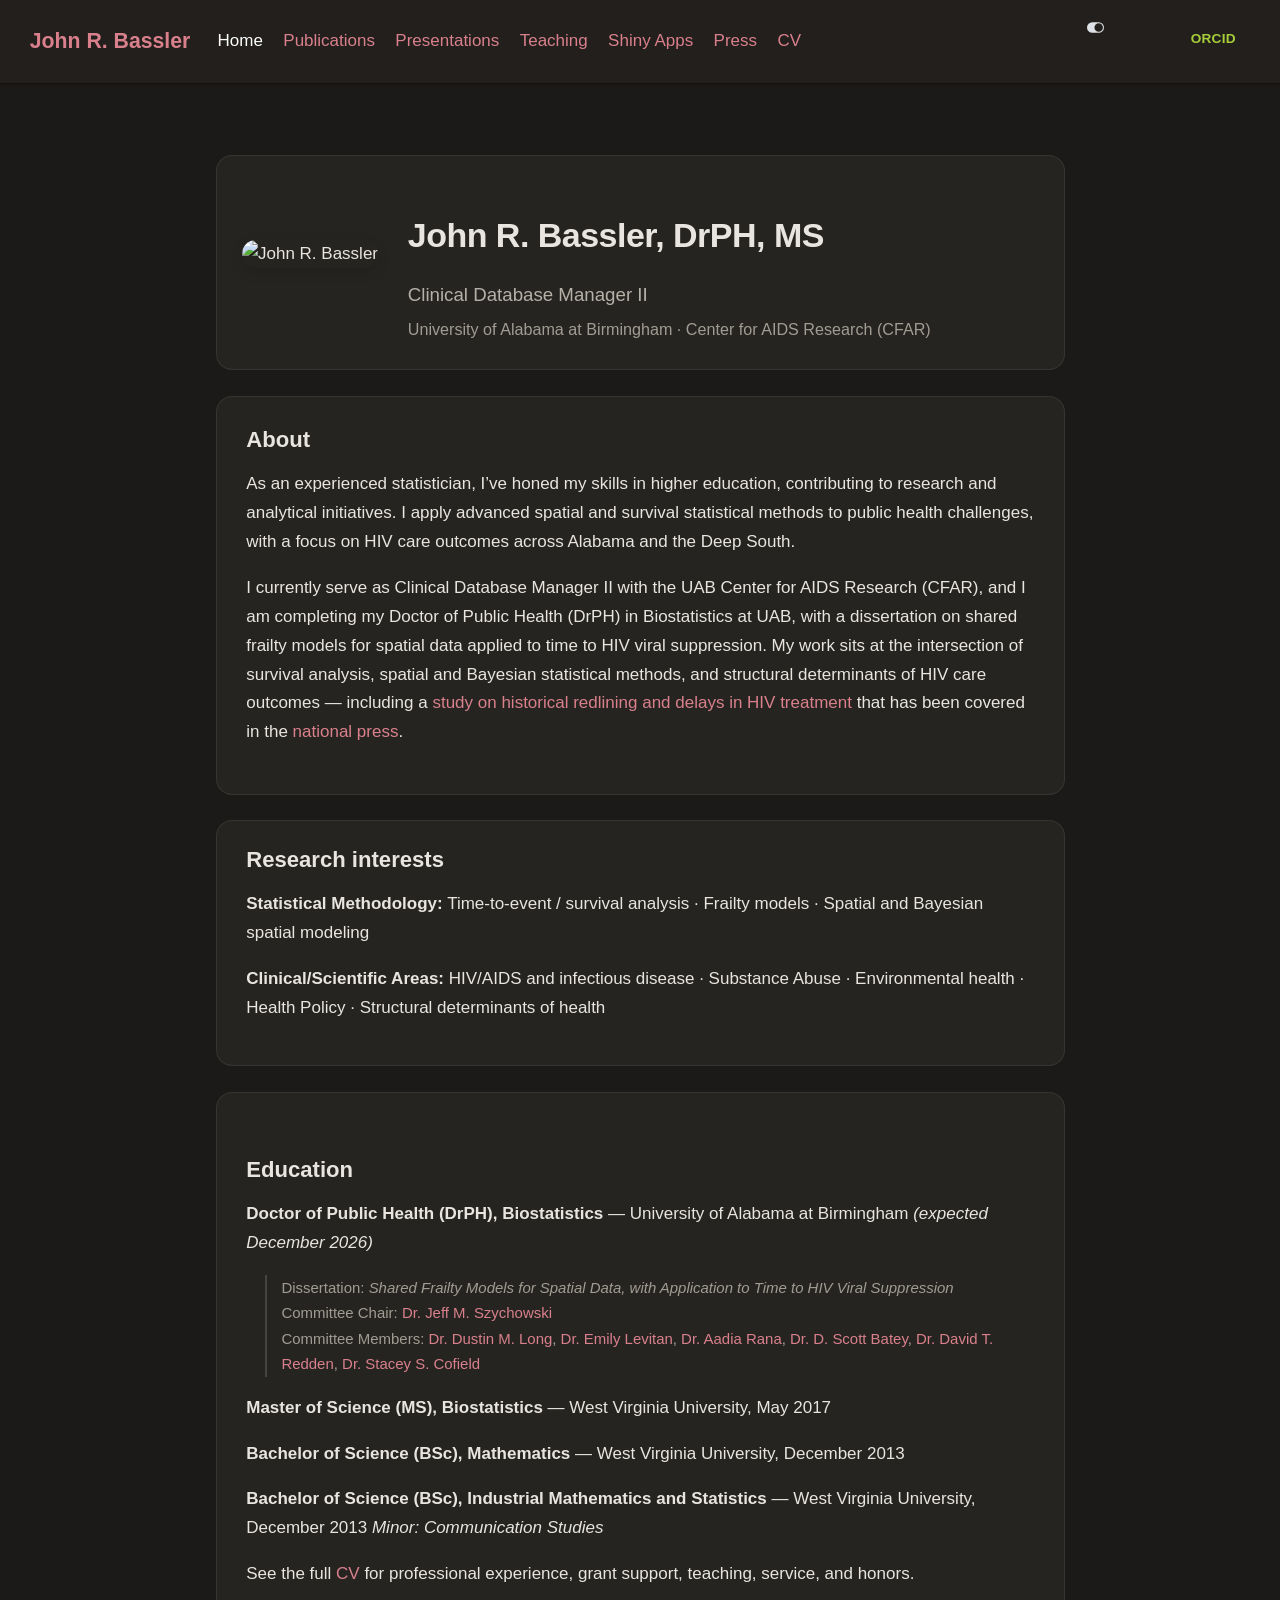
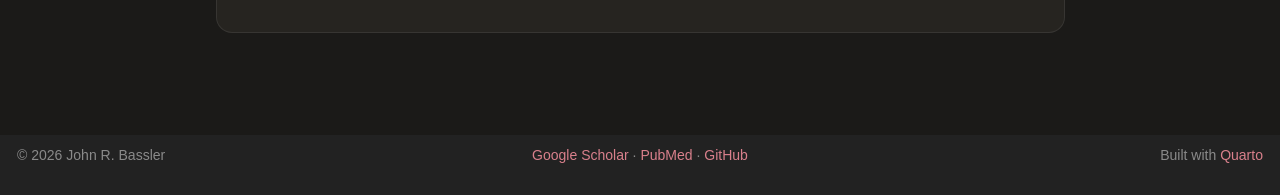
==== index.html @ 6f362013 "deploy: d2c4ade156e9212bdaa3bb4e1a5a78bfae95c55e" ====
<!DOCTYPE html>
<html xmlns="http://www.w3.org/1999/xhtml" lang="en" xml:lang="en"><head>

<meta charset="utf-8">
<meta name="generator" content="quarto-1.10.18">

<meta name="viewport" content="width=device-width, initial-scale=1.0, user-scalable=yes">


<title>John R. Bassler, DrPH, MS – John R. Bassler</title>
<style>
/* Default styles provided by pandoc.
** See https://pandoc.org/MANUAL.html#variables-for-html for config info.
*/
span.smallcaps{font-variant: small-caps;}
div.columns{display: flex; gap: 1.5em;}
div.column{flex: auto;}
@media screen {
div.columns{gap: min(4vw, 1.5em);}
div.column{overflow-x: auto;}
}
div.hanging-indent{margin-left: 1.5em; text-indent: -1.5em;}
ul.task-list{list-style: none;}
ul.task-list li input[type="checkbox"] {
  width: 0.8em;
  margin: 0 0.8em 0.2em -1em; /* quarto-specific, see https://github.com/quarto-dev/quarto-cli/issues/4556 */ 
  vertical-align: middle;
}
</style>


<script src="site_libs/quarto-nav/quarto-nav.js"></script>
<script src="site_libs/quarto-nav/headroom.min.js"></script>
<script src="site_libs/clipboard/clipboard.min.js"></script>
<script src="site_libs/quarto-search/autocomplete.umd.js"></script>
<script src="site_libs/quarto-search/fuse.min.js"></script>
<script src="site_libs/quarto-search/quarto-search.js"></script>
<meta name="quarto:offset" content="./">
<link href="./files/favicon.png" rel="icon" type="image/png">
<script src="site_libs/quarto-html/quarto.js" type="module"></script>
<script src="site_libs/quarto-html/tabsets/tabsets.js" type="module"></script>
<script src="site_libs/quarto-html/popper.min.js"></script>
<script src="site_libs/quarto-html/tippy.umd.min.js"></script>
<script src="site_libs/quarto-html/anchor.min.js"></script>
<link href="site_libs/quarto-html/tippy.css" rel="stylesheet">
<link href="site_libs/quarto-html/quarto-syntax-highlighting-64a204ab8560d761af7679ceaba22944.css" rel="stylesheet" class="quarto-color-scheme" id="quarto-text-highlighting-styles">
<link href="site_libs/quarto-html/quarto-syntax-highlighting-dark-b85bc7c33db8c58e0ec93c3465666fed.css" rel="stylesheet" class="quarto-color-scheme quarto-color-alternate" id="quarto-text-highlighting-styles">
<script src="site_libs/bootstrap/bootstrap.min.js"></script>
<link href="site_libs/bootstrap/bootstrap-icons.css" rel="stylesheet">
<link href="site_libs/bootstrap/bootstrap-408814f7dd4a11d9b47707c87b409cac.min.css" rel="stylesheet" append-hash="true" class="quarto-color-scheme" id="quarto-bootstrap" data-mode="light">
<link href="site_libs/bootstrap/bootstrap-dark-299571338ad8ed2005f75380b74be24e.min.css" rel="stylesheet" append-hash="true" class="quarto-color-scheme quarto-color-alternate" id="quarto-bootstrap" data-mode="dark">
<script id="quarto-search-options" type="application/json">{
  "location": "navbar",
  "copy-button": false,
  "collapse-after": 3,
  "panel-placement": "end",
  "type": "overlay",
  "limit": 50,
  "keyboard-shortcut": [
    "f",
    "/",
    "s"
  ],
  "show-item-context": false,
  "language": {
    "search-no-results-text": "No results",
    "search-matching-documents-text": "matching documents",
    "search-copy-link-title": "Copy link to search",
    "search-hide-matches-text": "Hide additional matches",
    "search-more-match-text": "more match in this document",
    "search-more-matches-text": "more matches in this document",
    "search-clear-button-title": "Clear",
    "search-text-placeholder": "",
    "search-detached-cancel-button-title": "Cancel",
    "search-submit-button-title": "Submit",
    "search-label": "Search"
  }
}</script>
<!-- GoatCounter: lightweight, privacy-respecting page-view analytics
     (https://www.goatcounter.com). No cookies, no personal data
     retained, so no cookie-consent banner is needed. Included
     site-wide via format.html.include-in-header in _quarto.yml. -->
<script data-goatcounter="https://johnbassler.goatcounter.com/count" async="" src="//gc.zgo.at/count.js"></script>


<link rel="stylesheet" href="styles.css">
<meta property="og:title" content="John R. Bassler, DrPH, MS">
<meta property="og:description" content="Clinical Database Manager II, UAB Center for AIDS Research. Spatial and survival statistical methods for HIV care outcomes in Alabama and the Deep South.">
<meta property="og:image" content="https://www.johnrbassler.com/files/banner.png">
<meta property="og:site_name" content="John R. Bassler">
<meta property="og:image:alt" content="">
<meta property="og:image:height" content="360">
<meta property="og:image:width" content="1600">
<meta name="twitter:title" content="John R. Bassler, DrPH, MS">
<meta name="twitter:description" content="Clinical Database Manager II, UAB Center for AIDS Research. Spatial and survival statistical methods for HIV care outcomes in Alabama and the Deep South.">
<meta name="twitter:image" content="https://www.johnrbassler.com/files/banner.png">
<meta name="twitter:image:alt" content="">
<meta name="twitter:image-height" content="360">
<meta name="twitter:image-width" content="1600">
<meta name="twitter:card" content="summary_large_image">
</head>

<body class="nav-fixed fullcontent quarto-dark"><script id="quarto-html-before-body" type="application/javascript">
    const toggleBodyColorMode = (bsSheetEl) => {
      const mode = bsSheetEl.getAttribute("data-mode");
      const bodyEl = window.document.querySelector("body");
      if (mode === "dark") {
        bodyEl.classList.add("quarto-dark");
        bodyEl.classList.remove("quarto-light");
      } else {
        bodyEl.classList.add("quarto-light");
        bodyEl.classList.remove("quarto-dark");
      }
    }
    const toggleBodyColorPrimary = () => {
      const bsSheetEl = window.document.querySelector("link#quarto-bootstrap:not([rel=disabled-stylesheet])");
      if (bsSheetEl) {
        toggleBodyColorMode(bsSheetEl);
      }
    }
    const setColorSchemeToggle = (alternate) => {
      const toggles = window.document.querySelectorAll('.quarto-color-scheme-toggle');
      for (let i=0; i < toggles.length; i++) {
        const toggle = toggles[i];
        if (toggle) {
          if (alternate) {
            toggle.classList.add("alternate");
          } else {
            toggle.classList.remove("alternate");
          }
        }
      }
    };
    const toggleColorMode = (alternate) => {
      // Switch the stylesheets
      const primaryStylesheets = window.document.querySelectorAll('link.quarto-color-scheme:not(.quarto-color-alternate)');
      const alternateStylesheets = window.document.querySelectorAll('link.quarto-color-scheme.quarto-color-alternate');
      manageTransitions('#quarto-margin-sidebar .nav-link', false);
      if (alternate) {
        // note: dark is layered on light, we don't disable primary!
        enableStylesheet(alternateStylesheets);
        for (const sheetNode of alternateStylesheets) {
          if (sheetNode.id === "quarto-bootstrap") {
            toggleBodyColorMode(sheetNode);
          }
        }
      } else {
        disableStylesheet(alternateStylesheets);
        enableStylesheet(primaryStylesheets)
        toggleBodyColorPrimary();
      }
      manageTransitions('#quarto-margin-sidebar .nav-link', true);
      // Switch the toggles
      setColorSchemeToggle(alternate)
      // Hack to workaround the fact that safari doesn't
      // properly recolor the scrollbar when toggling (#1455)
      if (navigator.userAgent.indexOf('Safari') > 0 && navigator.userAgent.indexOf('Chrome') == -1) {
        manageTransitions("body", false);
        window.scrollTo(0, 1);
        setTimeout(() => {
          window.scrollTo(0, 0);
          manageTransitions("body", true);
        }, 40);
      }
    }
    const disableStylesheet = (stylesheets) => {
      for (let i=0; i < stylesheets.length; i++) {
        const stylesheet = stylesheets[i];
        stylesheet.rel = 'disabled-stylesheet';
      }
    }
    const enableStylesheet = (stylesheets) => {
      for (let i=0; i < stylesheets.length; i++) {
        const stylesheet = stylesheets[i];
        if(stylesheet.rel !== 'stylesheet') { // for Chrome, which will still FOUC without this check
          stylesheet.rel = 'stylesheet';
        }
      }
    }
    const manageTransitions = (selector, allowTransitions) => {
      const els = window.document.querySelectorAll(selector);
      for (let i=0; i < els.length; i++) {
        const el = els[i];
        if (allowTransitions) {
          el.classList.remove('notransition');
        } else {
          el.classList.add('notransition');
        }
      }
    }
    const isFileUrl = () => {
      return window.location.protocol === 'file:';
    }
    const hasAlternateSentinel = () => {
      let styleSentinel = getColorSchemeSentinel();
      if (styleSentinel !== null) {
        return styleSentinel === "alternate";
      } else {
        return false;
      }
    }
    const setStyleSentinel = (alternate) => {
      const value = alternate ? "alternate" : "default";
      if (!isFileUrl()) {
        window.localStorage.setItem("quarto-color-scheme", value);
      } else {
        localAlternateSentinel = value;
      }
    }
    const getColorSchemeSentinel = () => {
      if (!isFileUrl()) {
        const storageValue = window.localStorage.getItem("quarto-color-scheme");
        return storageValue != null ? storageValue : localAlternateSentinel;
      } else {
        return localAlternateSentinel;
      }
    }
    const toggleGiscusIfUsed = (isAlternate, darkModeDefault) => {
      const baseTheme = document.querySelector('#giscus-base-theme')?.value ?? 'light';
      const alternateTheme = document.querySelector('#giscus-alt-theme')?.value ?? 'dark';
      let newTheme = '';
      if(authorPrefersDark) {
        newTheme = isAlternate ? baseTheme : alternateTheme;
      } else {
        newTheme = isAlternate ? alternateTheme : baseTheme;
      }
      const changeGiscusTheme = () => {
        // From: https://github.com/giscus/giscus/issues/336
        const sendMessage = (message) => {
          const iframe = document.querySelector('iframe.giscus-frame');
          if (!iframe) return;
          iframe.contentWindow.postMessage({ giscus: message }, 'https://giscus.app');
        }
        sendMessage({
          setConfig: {
            theme: newTheme
          }
        });
      }
      const isGiscussLoaded = window.document.querySelector('iframe.giscus-frame') !== null;
      if (isGiscussLoaded) {
        changeGiscusTheme();
      }
    };
    const authorPrefersDark = true;
    const darkModeDefault = authorPrefersDark;
    let localAlternateSentinel = darkModeDefault ? 'alternate' : 'default';
    // Dark / light mode switch
    window.quartoToggleColorScheme = () => {
      // Read the current dark / light value
      let toAlternate = !hasAlternateSentinel();
      toggleColorMode(toAlternate);
      setStyleSentinel(toAlternate);
      toggleGiscusIfUsed(toAlternate, darkModeDefault);
      window.dispatchEvent(new Event('resize'));
    };
    // Switch to dark mode if need be
    if (hasAlternateSentinel()) {
      toggleColorMode(true);
    } else {
      toggleColorMode(false);
    }
  </script>

<div id="quarto-search-results"></div>
  <header id="quarto-header" class="headroom fixed-top">
    <nav class="navbar navbar-expand-lg " data-bs-theme="dark">
      <div class="navbar-container container-fluid">
      <div class="navbar-brand-container mx-auto">
    <a class="navbar-brand" href="./index.html">
    <span class="navbar-title">John R. Bassler</span>
    </a>
  </div>
            <div id="quarto-search" class="" title="Search"></div>
          <button class="navbar-toggler" type="button" data-bs-toggle="collapse" data-bs-target="#navbarCollapse" aria-controls="navbarCollapse" role="menu" aria-expanded="false" aria-label="Toggle navigation" onclick="if (window.quartoToggleHeadroom) { window.quartoToggleHeadroom(); }">
  <span class="navbar-toggler-icon"></span>
</button>
          <div class="collapse navbar-collapse" id="navbarCollapse">
            <ul class="navbar-nav navbar-nav-scroll me-auto">
  <li class="nav-item">
    <a class="nav-link active" href="./index.html" aria-current="page"> 
<span class="menu-text">Home</span></a>
  </li>  
  <li class="nav-item">
    <a class="nav-link" href="./publications.html"> 
<span class="menu-text">Publications</span></a>
  </li>  
  <li class="nav-item">
    <a class="nav-link" href="./talks.html"> 
<span class="menu-text">Presentations</span></a>
  </li>  
  <li class="nav-item">
    <a class="nav-link" href="./teaching.html"> 
<span class="menu-text">Teaching</span></a>
  </li>  
  <li class="nav-item">
    <a class="nav-link" href="./shiny-apps.html"> 
<span class="menu-text">Shiny Apps</span></a>
  </li>  
  <li class="nav-item">
    <a class="nav-link" href="./press.html"> 
<span class="menu-text">Press</span></a>
  </li>  
  <li class="nav-item">
    <a class="nav-link" href="./cv.html"> 
<span class="menu-text">CV</span></a>
  </li>  
</ul>
            <ul class="navbar-nav navbar-nav-scroll ms-auto">
  <li class="nav-item compact">
    <a class="nav-link" href="https://scholar.google.com/citations?user=0GkEp_cAAAAJ&amp;hl=en"> <i class="bi bi-mortarboard-fill" role="img" aria-label="Google Scholar">
</i> 
<span class="menu-text"></span></a>
  </li>  
  <li class="nav-item compact">
    <a class="nav-link" href="https://github.com/JRBassler"> <i class="bi bi-github" role="img" aria-label="GitHub">
</i> 
<span class="menu-text"></span></a>
  </li>  
  <li class="nav-item compact">
    <a class="nav-link" href="https://www.linkedin.com/in/john-bassler-drph/"> <i class="bi bi-linkedin" role="img" aria-label="LinkedIn">
</i> 
<span class="menu-text"></span></a>
  </li>  
  <li class="nav-item compact">
    <a class="nav-link" href="mailto:johnrbassler@gmail.com"> <i class="bi bi-envelope" role="img" aria-label="Email">
</i> 
<span class="menu-text"></span></a>
  </li>  
  <li class="nav-item">
    <a class="nav-link" href="https://orcid.org/0000-0003-2277-9388"> 
<span class="menu-text">ORCID</span></a>
  </li>  
</ul>
          </div> <!-- /navcollapse -->
            <div class="quarto-navbar-tools">
  <a href="" class="quarto-color-scheme-toggle quarto-navigation-tool  px-1" onclick="window.quartoToggleColorScheme(); return false;" title="Toggle dark mode"><i class="bi"></i></a>
</div>
      </div> <!-- /container-fluid -->
    </nav>
</header>
<!-- content -->
<div id="quarto-content" class="quarto-container page-columns page-rows-contents page-layout-article page-navbar">
<!-- sidebar -->
<!-- margin-sidebar -->
    
<!-- main -->
<main class="content" id="quarto-document-content"><header id="title-block-header" class="quarto-title-block"></header>





<p><img src="files/banner.png" class="banner-img" alt=""></p>
<div class="hero">
<p><img src="files/headshot.jpg" class="headshot" alt="John R. Bassler"></p>
<section id="john-r.-bassler-drph-ms" class="level1 hero-text">
<h1>John R. Bassler, DrPH, MS</h1>
<div class="subtitle">
Clinical Database Manager II
</div>
<div class="affiliation">
University of Alabama at Birmingham · Center for AIDS Research (CFAR)
</div>
</section>
</div>
<div class="about-section">
<div id="about-particles">

</div>
<section id="about" class="level2">
<h2 class="anchored" data-anchor-id="about">About</h2>
<p>As an experienced statistician, I’ve honed my skills in higher education, contributing to research and analytical initiatives. I apply advanced spatial and survival statistical methods to public health challenges, with a focus on HIV care outcomes across Alabama and the Deep South.</p>
<p>I currently serve as Clinical Database Manager II with the UAB Center for AIDS Research (CFAR), and I am completing my Doctor of Public Health (DrPH) in Biostatistics at UAB, with a dissertation on shared frailty models for spatial data applied to time to HIV viral suppression. My work sits at the intersection of survival analysis, spatial and Bayesian statistical methods, and structural determinants of HIV care outcomes — including a <a href="https://doi.org/10.1001/jamainternmed.2024.5003">study on historical redlining and delays in HIV treatment</a> that has been covered in the <a href="./press.html">national press</a>.</p>
</section>
</div>
<section id="research-interests" class="level2">
<h2 class="anchored" data-anchor-id="research-interests">Research interests</h2>
<p><strong>Statistical Methodology:</strong> Time-to-event / survival analysis · Frailty models · Spatial and Bayesian spatial modeling</p>
<p><strong>Clinical/Scientific Areas:</strong> HIV/AIDS and infectious disease · Substance Abuse · Environmental health · Health Policy · Structural determinants of health</p>
</section>
<section id="education" class="level2">
<h2 class="anchored" data-anchor-id="education">Education</h2>
<p><strong>Doctor of Public Health (DrPH), Biostatistics</strong> — University of Alabama at Birmingham <em>(expected December 2026)</em></p>
<div class="degree-detail">
<p>Dissertation: <em>Shared Frailty Models for Spatial Data, with Application to Time to HIV Viral Suppression</em><br>
Committee Chair: <a href="https://scholars.uab.edu/1935-jeff-szychowski" target="_blank">Dr.&nbsp;Jeff M. Szychowski</a><br>
Committee Members: <a href="https://school.wakehealth.edu/faculty/l/dustin-marsh-long" target="_blank">Dr.&nbsp;Dustin M. Long</a>, <a href="https://scholars.uab.edu/1983-emily-levitan" target="_blank">Dr.&nbsp;Emily Levitan</a>, <a href="https://scholars.uab.edu/4937-aadia-rana" target="_blank">Dr.&nbsp;Aadia Rana</a>, <a href="https://tssw.tulane.edu/faculty-research/faculty-staff-profile/scott-batey-phd-msw" target="_blank">Dr.&nbsp;D. Scott Batey</a>, <a href="https://scholars.uab.edu/1934-david-redden" target="_blank">Dr.&nbsp;David T. Redden</a>, <a href="https://scholars.uab.edu/1924-stacey-cofield" target="_blank">Dr.&nbsp;Stacey S. Cofield</a></p>
</div>
<p><strong>Master of Science (MS), Biostatistics</strong> — West Virginia University, May 2017</p>
<p><strong>Bachelor of Science (BSc), Mathematics</strong> — West Virginia University, December 2013</p>
<p><strong>Bachelor of Science (BSc), Industrial Mathematics and Statistics</strong> — West Virginia University, December 2013 <em>Minor: Communication Studies</em></p>
<p>See the full <a href="./cv.html">CV</a> for professional experience, grant support, teaching, service, and honors.</p>
<script type="application/ld+json">
{
  "@context": "https://schema.org",
  "@type": "Person",
  "name": "John R. Bassler",
  "alternateName": "John R. Bassler, DrPH, MS",
  "jobTitle": "Clinical Database Manager II",
  "description": "Clinical Database Manager II, UAB Center for AIDS Research. Spatial and survival statistical methods for HIV care outcomes in Alabama and the Deep South.",
  "url": "https://www.johnrbassler.com/",
  "image": "https://www.johnrbassler.com/files/headshot.jpg",
  "worksFor": {
    "@type": "Organization",
    "name": "University of Alabama at Birmingham, Center for AIDS Research (CFAR)",
    "url": "https://www.uab.edu/medicine/cfar/"
  },
  "alumniOf": [
    {
      "@type": "CollegeOrUniversity",
      "name": "University of Alabama at Birmingham"
    },
    {
      "@type": "CollegeOrUniversity",
      "name": "West Virginia University"
    }
  ],
  "sameAs": [
    "https://orcid.org/0000-0003-2277-9388",
    "https://scholar.google.com/citations?user=0GkEp_cAAAAJ&hl=en",
    "https://github.com/JRBassler",
    "https://www.linkedin.com/in/john-bassler-drph/",
    "https://www.ncbi.nlm.nih.gov/myncbi/john.bassler.2/bibliography/public/"
  ]
}
</script>
<script src="https://cdn.jsdelivr.net/npm/@tsparticles/slim@4/tsparticles.slim.bundle.min.js"></script>
<script>
(function () {
  var container = document.getElementById("about-particles");
  if (!container) return;

  // Respect the visitor's OS/browser motion preference — if they've
  // asked for reduced motion, skip the animated layer entirely and
  // leave just the static watermark image already behind the text.
  if (window.matchMedia && window.matchMedia("(prefers-reduced-motion: reduce)").matches) {
    return;
  }
  if (typeof tsParticles === "undefined" || typeof loadSlim === "undefined") return;

  var engineReady = loadSlim(tsParticles);

  // A soft, low-opacity "constellation" that drifts on its own and
  // gently links up wherever the cursor hovers over the card — kept
  // subtle since it sits directly behind the About paragraph text.
  // Colors swap to the site's dark-mode accent when the visitor
  // toggles dark mode (see the toggle listener below).
  function particleColors() {
    var dark = document.body.classList.contains("quarto-dark");
    // Light mode's card background is a very pale off-white/cream (the
    // topo watermark image), so the maroon site accent — already dark
    // and saturated enough to read clearly on its own as link text —
    // is used here too, at a bit more opacity than the dark-mode dot
    // color needs, since the dark-mode pink already has plenty of
    // contrast against the near-black card at a lower opacity.
    return dark
      ? { dot: "#d9808c", link: "#a19c93", dotOpacity: 0.35, linkOpacity: 0.25 }
      : { dot: "#7a1f2b", link: "#7a1f2b", dotOpacity: 0.5, linkOpacity: 0.2 };
  }

  function buildOptions() {
    var c = particleColors();
    return {
      fullScreen: { enable: false },
      background: { color: "transparent" },
      fpsLimit: 60,
      pauseOnBlur: true,
      pauseOnOutsideViewport: true,
      particles: {
        number: { value: 40 },
        color: { value: c.dot },
        opacity: { value: c.dotOpacity },
        size: { value: { min: 1, max: 3 } },
        links: {
          enable: true,
          color: c.link,
          distance: 130,
          opacity: c.linkOpacity,
          width: 1
        },
        move: {
          enable: true,
          speed: 0.6,
          outModes: { default: "bounce" }
        }
      },
      interactivity: {
        events: {
          onHover: { enable: true, mode: "grab" },
          onClick: { enable: false },
          resize: true
        },
        modes: {
          grab: { distance: 140, links: { opacity: 0.45 } }
        }
      },
      responsive: [
        { maxWidth: 600, options: { particles: { number: { value: 18 } } } }
      ]
    };
  }

  function initParticles() {
    engineReady.then(function () {
      // Loading again with the same id replaces the previous instance
      // in place, so this doubles as the dark-mode re-color step below.
      tsParticles.load({ id: "about-particles", options: buildOptions() });
    });
  }

  initParticles();

  var toggle = document.querySelector(".quarto-color-scheme-toggle");
  if (toggle) {
    toggle.addEventListener("click", function () {
      // Small delay so document.body already has the new
      // .quarto-dark/.quarto-light class by the time we re-read it.
      setTimeout(initParticles, 60);
    });
  }
})();
</script>


</section>

</main> <!-- /main -->
<script id="quarto-html-after-body" type="application/javascript">
  window.document.addEventListener("DOMContentLoaded", function (event) {
    // Ensure there is a toggle, if there isn't float one in the top right
    if (window.document.querySelector('.quarto-color-scheme-toggle') === null) {
      const a = window.document.createElement('a');
      a.classList.add('top-right');
      a.classList.add('quarto-color-scheme-toggle');
      a.href = "";
      a.onclick = function() { try { window.quartoToggleColorScheme(); } catch {} return false; };
      const i = window.document.createElement("i");
      i.classList.add('bi');
      a.appendChild(i);
      window.document.body.appendChild(a);
    }
    setColorSchemeToggle(hasAlternateSentinel())
    const icon = "";
    const anchorJS = new window.AnchorJS();
    anchorJS.options = {
      placement: 'right',
      icon: icon
    };
    anchorJS.add('.anchored');
    const isCodeAnnotation = (el) => {
      for (const clz of el.classList) {
        if (clz.startsWith('code-annotation-')) {                     
          return true;
        }
      }
      return false;
    }
    const onCopySuccess = function(e) {
      // button target
      const button = e.trigger;
      // don't keep focus
      button.blur();
      // flash "checked"
      button.classList.add('code-copy-button-checked');
      var currentTitle = button.getAttribute("title");
      button.setAttribute("title", "Copied!");
      let tooltip;
      if (window.bootstrap) {
        button.setAttribute("data-bs-toggle", "tooltip");
        button.setAttribute("data-bs-placement", "left");
        button.setAttribute("data-bs-title", "Copied!");
        tooltip = new bootstrap.Tooltip(button, 
          { trigger: "manual", 
            customClass: "code-copy-button-tooltip",
            offset: [0, -8]});
        tooltip.show();    
      }
      setTimeout(function() {
        if (tooltip) {
          tooltip.hide();
          button.removeAttribute("data-bs-title");
          button.removeAttribute("data-bs-toggle");
          button.removeAttribute("data-bs-placement");
        }
        button.setAttribute("title", currentTitle);
        button.classList.remove('code-copy-button-checked');
      }, 1000);
      // clear code selection
      e.clearSelection();
    }
    const getTextToCopy = function(trigger) {
      const outerScaffold = trigger.parentElement.cloneNode(true);
      const codeEl = outerScaffold.querySelector('code');
      for (const childEl of codeEl.children) {
        if (isCodeAnnotation(childEl)) {
          childEl.remove();
        }
      }
      return codeEl.innerText;
    }
    const clipboard = new window.ClipboardJS('.code-copy-button:not([data-in-quarto-modal])', {
      text: getTextToCopy
    });
    clipboard.on('success', onCopySuccess);
    if (window.document.getElementById('quarto-embedded-source-code-modal')) {
      const clipboardModal = new window.ClipboardJS('.code-copy-button[data-in-quarto-modal]', {
        text: getTextToCopy,
        container: window.document.getElementById('quarto-embedded-source-code-modal')
      });
      clipboardModal.on('success', onCopySuccess);
    }
      var localhostRegex = new RegExp(/^(?:http|https):\/\/localhost\:?[0-9]*\//);
      var mailtoRegex = new RegExp(/^mailto:/);
        var filterRegex = new RegExp("https:\/\/www\.johnrbassler\.com");
      var isInternal = (href) => {
          return filterRegex.test(href) || localhostRegex.test(href) || mailtoRegex.test(href);
      }
      // Inspect non-navigation links and adorn them if external
     var links = window.document.querySelectorAll('a[href]:not(.nav-link):not(.navbar-brand):not(.toc-action):not(.sidebar-link):not(.sidebar-item-toggle):not(.pagination-link):not(.no-external):not([aria-hidden]):not(.dropdown-item):not(.quarto-navigation-tool):not(.about-link)');
      for (var i=0; i<links.length; i++) {
        const link = links[i];
        if (!isInternal(link.href)) {
          // undo the damage that might have been done by quarto-nav.js in the case of
          // links that we want to consider external
          if (link.dataset.originalHref !== undefined) {
            link.href = link.dataset.originalHref;
          }
            // target, if specified
            link.setAttribute("target", "_blank");
            if (link.getAttribute("rel") === null) {
              link.setAttribute("rel", "noopener");
            }
        }
      }
    function tippyHover(el, contentFn, onTriggerFn, onUntriggerFn) {
      const config = {
        allowHTML: true,
        maxWidth: 500,
        delay: 100,
        arrow: false,
        appendTo: function(el) {
            return el.parentElement;
        },
        interactive: true,
        interactiveBorder: 10,
        theme: 'quarto',
        placement: 'bottom-start',
      };
      if (contentFn) {
        config.content = contentFn;
      }
      if (onTriggerFn) {
        config.onTrigger = onTriggerFn;
      }
      if (onUntriggerFn) {
        config.onUntrigger = onUntriggerFn;
      }
      window.tippy(el, config); 
    }
    const noterefs = window.document.querySelectorAll('a[role="doc-noteref"]');
    for (var i=0; i<noterefs.length; i++) {
      const ref = noterefs[i];
      tippyHover(ref, function() {
        // use id or data attribute instead here
        let href = ref.getAttribute('data-footnote-href') || ref.getAttribute('href');
        try { href = new URL(href).hash; } catch {}
        const id = href.replace(/^#\/?/, "");
        const note = window.document.getElementById(id);
        if (note) {
          return note.innerHTML;
        } else {
          return "";
        }
      });
    }
    const xrefs = window.document.querySelectorAll('a.quarto-xref');
    const processXRef = (id, note) => {
      // Strip column container classes
      const stripColumnClz = (el) => {
        el.classList.remove("page-full", "page-columns");
        if (el.children) {
          for (const child of el.children) {
            stripColumnClz(child);
          }
        }
      }
      stripColumnClz(note)
      if (id === null || id.startsWith('sec-')) {
        // Special case sections, only their first couple elements
        const container = document.createElement("div");
        if (note.children && note.children.length > 2) {
          container.appendChild(note.children[0].cloneNode(true));
          for (let i = 1; i < note.children.length; i++) {
            const child = note.children[i];
            if (child.tagName === "P" && child.innerText === "") {
              continue;
            } else {
              container.appendChild(child.cloneNode(true));
              break;
            }
          }
          if (window.Quarto?.typesetMath) {
            window.Quarto.typesetMath(container);
          }
          return container.innerHTML
        } else {
          if (window.Quarto?.typesetMath) {
            window.Quarto.typesetMath(note);
          }
          return note.innerHTML;
        }
      } else {
        // Remove any anchor links if they are present
        const anchorLink = note.querySelector('a.anchorjs-link');
        if (anchorLink) {
          anchorLink.remove();
        }
        if (window.Quarto?.typesetMath) {
          window.Quarto.typesetMath(note);
        }
        if (note.classList.contains("callout")) {
          return note.outerHTML;
        } else {
          return note.innerHTML;
        }
      }
    }
    for (var i=0; i<xrefs.length; i++) {
      const xref = xrefs[i];
      tippyHover(xref, undefined, function(instance) {
        instance.disable();
        let url = xref.getAttribute('href');
        let hash = undefined; 
        if (url.startsWith('#')) {
          hash = url;
        } else {
          try { hash = new URL(url).hash; } catch {}
        }
        if (hash) {
          const id = hash.replace(/^#\/?/, "");
          const note = window.document.getElementById(id);
          if (note !== null) {
            try {
              const html = processXRef(id, note.cloneNode(true));
              instance.setContent(html);
            } finally {
              instance.enable();
              instance.show();
            }
          } else {
            // See if we can fetch this
            fetch(url.split('#')[0])
            .then(res => res.text())
            .then(html => {
              const parser = new DOMParser();
              const htmlDoc = parser.parseFromString(html, "text/html");
              const note = htmlDoc.getElementById(id);
              if (note !== null) {
                const html = processXRef(id, note);
                instance.setContent(html);
              } 
            }).finally(() => {
              instance.enable();
              instance.show();
            });
          }
        } else {
          // See if we can fetch a full url (with no hash to target)
          // This is a special case and we should probably do some content thinning / targeting
          fetch(url)
          .then(res => res.text())
          .then(html => {
            const parser = new DOMParser();
            const htmlDoc = parser.parseFromString(html, "text/html");
            const note = htmlDoc.querySelector('main.content');
            if (note !== null) {
              // This should only happen for chapter cross references
              // (since there is no id in the URL)
              // remove the first header
              if (note.children.length > 0 && note.children[0].tagName === "HEADER") {
                note.children[0].remove();
              }
              const html = processXRef(null, note);
              instance.setContent(html);
            } 
          }).finally(() => {
            instance.enable();
            instance.show();
          });
        }
      }, function(instance) {
      });
    }
        let selectedAnnoteEl;
        const selectorForAnnotation = ( cell, annotation) => {
          let cellAttr = 'data-code-cell="' + cell + '"';
          let lineAttr = 'data-code-annotation="' +  annotation + '"';
          const selector = 'span[' + cellAttr + '][' + lineAttr + ']';
          return selector;
        }
        const selectCodeLines = (annoteEl) => {
          const doc = window.document;
          const targetCell = annoteEl.getAttribute("data-target-cell");
          const targetAnnotation = annoteEl.getAttribute("data-target-annotation");
          const annoteSpan = window.document.querySelector(selectorForAnnotation(targetCell, targetAnnotation));
          const lines = annoteSpan.getAttribute("data-code-lines").split(",");
          const lineIds = lines.map((line) => {
            return targetCell + "-" + line;
          })
          let top = null;
          let height = null;
          let parent = null;
          if (lineIds.length > 0) {
              //compute the position of the single el (top and bottom and make a div)
              const el = window.document.getElementById(lineIds[0]);
              top = el.offsetTop;
              height = el.offsetHeight;
              parent = el.parentElement.parentElement;
            if (lineIds.length > 1) {
              const lastEl = window.document.getElementById(lineIds[lineIds.length - 1]);
              const bottom = lastEl.offsetTop + lastEl.offsetHeight;
              height = bottom - top;
            }
            if (top !== null && height !== null && parent !== null) {
              // cook up a div (if necessary) and position it 
              let div = window.document.getElementById("code-annotation-line-highlight");
              if (div === null) {
                div = window.document.createElement("div");
                div.setAttribute("id", "code-annotation-line-highlight");
                div.style.position = 'absolute';
                parent.appendChild(div);
              }
              div.style.top = top - 2 + "px";
              div.style.height = height + 4 + "px";
              div.style.left = 0;
              let gutterDiv = window.document.getElementById("code-annotation-line-highlight-gutter");
              if (gutterDiv === null) {
                gutterDiv = window.document.createElement("div");
                gutterDiv.setAttribute("id", "code-annotation-line-highlight-gutter");
                gutterDiv.style.position = 'absolute';
                const codeCell = window.document.getElementById(targetCell);
                const gutter = codeCell.querySelector('.code-annotation-gutter');
                gutter.appendChild(gutterDiv);
              }
              gutterDiv.style.top = top - 2 + "px";
              gutterDiv.style.height = height + 4 + "px";
            }
            selectedAnnoteEl = annoteEl;
          }
        };
        const unselectCodeLines = () => {
          const elementsIds = ["code-annotation-line-highlight", "code-annotation-line-highlight-gutter"];
          elementsIds.forEach((elId) => {
            const div = window.document.getElementById(elId);
            if (div) {
              div.remove();
            }
          });
          selectedAnnoteEl = undefined;
        };
          // Handle positioning of the toggle
      window.addEventListener(
        "resize",
        throttle(() => {
          elRect = undefined;
          if (selectedAnnoteEl) {
            selectCodeLines(selectedAnnoteEl);
          }
        }, 10)
      );
      function throttle(fn, ms) {
      let throttle = false;
      let timer;
        return (...args) => {
          if(!throttle) { // first call gets through
              fn.apply(this, args);
              throttle = true;
          } else { // all the others get throttled
              if(timer) clearTimeout(timer); // cancel #2
              timer = setTimeout(() => {
                fn.apply(this, args);
                timer = throttle = false;
              }, ms);
          }
        };
      }
        // Attach click handler to the DT
        const annoteDls = window.document.querySelectorAll('dt[data-target-cell]');
        for (const annoteDlNode of annoteDls) {
          annoteDlNode.addEventListener('click', (event) => {
            const clickedEl = event.target;
            if (clickedEl !== selectedAnnoteEl) {
              unselectCodeLines();
              const activeEl = window.document.querySelector('dt[data-target-cell].code-annotation-active');
              if (activeEl) {
                activeEl.classList.remove('code-annotation-active');
              }
              selectCodeLines(clickedEl);
              clickedEl.classList.add('code-annotation-active');
            } else {
              // Unselect the line
              unselectCodeLines();
              clickedEl.classList.remove('code-annotation-active');
            }
          });
        }
    const findCites = (el) => {
      const parentEl = el.parentElement;
      if (parentEl) {
        const cites = parentEl.dataset.cites;
        if (cites) {
          return {
            el,
            cites: cites.split(' ')
          };
        } else {
          return findCites(el.parentElement)
        }
      } else {
        return undefined;
      }
    };
    var bibliorefs = window.document.querySelectorAll('a[role="doc-biblioref"]');
    for (var i=0; i<bibliorefs.length; i++) {
      const ref = bibliorefs[i];
      const citeInfo = findCites(ref);
      if (citeInfo) {
        tippyHover(citeInfo.el, function() {
          var popup = window.document.createElement('div');
          citeInfo.cites.forEach(function(cite) {
            var citeDiv = window.document.createElement('div');
            citeDiv.classList.add('hanging-indent');
            citeDiv.classList.add('csl-entry');
            var biblioDiv = window.document.getElementById('ref-' + cite);
            if (biblioDiv) {
              citeDiv.innerHTML = biblioDiv.innerHTML;
            }
            popup.appendChild(citeDiv);
          });
          return popup.innerHTML;
        });
      }
    }
  });
  </script>
</div> <!-- /content -->
<footer class="footer">
  <div class="nav-footer">
    <div class="nav-footer-left">
<p>© 2026 John R. Bassler</p>
</div>   
    <div class="nav-footer-center">
<p><a href="https://scholar.google.com/citations?user=0GkEp_cAAAAJ&amp;hl=en">Google Scholar</a> · <a href="https://www.ncbi.nlm.nih.gov/myncbi/john.bassler.2/bibliography/public/">PubMed</a> · <a href="https://github.com/JRBassler">GitHub</a></p>
</div>
    <div class="nav-footer-right">
<p>Built with <a href="https://quarto.org">Quarto</a></p>
</div>
  </div>
</footer>
<script>
// Quarto always renders the light/dark toggle inside its own
// .quarto-navbar-tools element, which sits after the icon links
// (Google Scholar / GitHub / LinkedIn / email) rather than before
// them, and there's no theme/navbar YAML option to change that
// ordering. This runs on every page (included site-wide via
// format.html.include-after-body in _quarto.yml) and simply moves
// the already-rendered toggle button to be the first item in that
// icon list instead, so it reads left-to-right as: toggle, Google
// Scholar, GitHub, LinkedIn, email, (search).
//
// This only relocates the existing DOM node — it doesn't clone or
// recreate it, so the toggle's own click handler and Quarto's
// internal wiring keep working exactly as before.
(function () {
  function moveToggle() {
    var toggle = document.querySelector(".quarto-color-scheme-toggle");
    var iconList = document.querySelector(".navbar-nav.ms-auto");
    if (!toggle || !iconList) return;

    var li = document.createElement("li");
    li.className = "nav-item compact";
    li.appendChild(toggle);
    iconList.insertBefore(li, iconList.firstChild);
  }

  if (document.readyState === "loading") {
    document.addEventListener("DOMContentLoaded", moveToggle);
  } else {
    moveToggle();
  }
})();
</script>




</body></html>
---- styles.css ----
/* ============================================================
   Modern card-based theme
   ------------------------------------------------------------
   Every major content block on the site (the hero, the About
   section, Research interests, Education, and each publication /
   talk / app entry) is styled as a white "card" that floats on a
   soft off-white page background. That's the throughline for most
   of the rules below: a light page background + white cards with
   a subtle box-shadow + rounded corners.
   ============================================================ */

/* ---- Base page typography ---- */
body {
  /* System font stack: uses whatever clean sans-serif font is native
     to the visitor's OS (San Francisco on Mac, Segoe UI on Windows,
     etc.) instead of loading a custom web font. Fast and modern. */
  font-family: -apple-system, BlinkMacSystemFont, "Segoe UI", Helvetica, Arial, sans-serif;
  line-height: 1.7;       /* generous line spacing for readability */
  color: #2c2c2c;         /* soft black body text, not pure #000 */
  background-color: #f6f4f0; /* warm off-white page background, so the
                                 white cards below have something to
                                 visually sit on top of */
}

/* Make sure the navbar and all headings use the same sans-serif
   stack as the body, rather than whatever default the "cosmo" Quarto
   theme ships with. Keeps typography consistent site-wide. */
.navbar,
.navbar a,
h1, h2, h3, h4, h5, h6,
.nav-link {
  font-family: -apple-system, BlinkMacSystemFont, "Segoe UI", Helvetica, Arial, sans-serif;
}

.navbar {
  background-color: #ffffff !important; /* force white nav bar even
                                            though the page body is
                                            off-white (!important
                                            overrides Quarto/Bootstrap's
                                            own navbar background rule) */
  box-shadow: 0 1px 2px rgba(0,0,0,0.04); /* faint separation line
                                              from the page below,
                                              instead of a hard border */
}

.navbar-title {
  font-weight: 700; /* bold site name ("John R. Bassler") in the nav */
}

/* ORCID nav link: ORCID's brand guidelines prohibit altering or
   recreating their green "iD" icon, and Bootstrap Icons (the library
   used for the other nav icons: Scholar/GitHub/LinkedIn/email) has no
   built-in ORCID glyph. Rather than hand-draw a restricted logo, this
   is a plain text link, styled in ORCID's own documented brand green
   (#A6CE39) and sized down slightly so it sits alongside the icon
   links without looking like a stray nav item. */
.navbar a[href="https://orcid.org/0000-0003-2277-9388"] {
  color: #A6CE39 !important;
  font-weight: 700;
  font-size: 0.8rem;
  letter-spacing: 0.02em;
}

.navbar a[href="https://orcid.org/0000-0003-2277-9388"]:hover {
  color: #8fb42f !important;
}

/* Page title (used when a .qmd sets a `title:`) and the big name
   heading in the homepage hero get the same bold, tightened look. */
h1.title, .hero h1 {
  font-weight: 700;
  letter-spacing: -0.015em; /* slightly tighter letter spacing reads
                                as more "designed" at large sizes */
}

/* All ## (h2) section headings site-wide: bold, no underline.
   Quarto's default theme draws a full-width horizontal rule under
   every h2 — the `border-bottom: none !important` here turns that
   off since it clashed with the card-based look (cards already have
   their own visual separation via shadow + white background). */
h2 {
  font-weight: 700;
  font-size: 1.3rem;
  border-bottom: none !important;
  padding-bottom: 0 !important;
  margin-top: 2.25rem;   /* breathing room above each new section */
  margin-bottom: 1rem;
}

/* ### (h3) sub-section headings — used to group cards within a
   section, e.g. the "Adjunct Instructor", "Guest Lecturer", "Teaching
   Assistant" role groupings on the Teaching page. Smaller and lighter
   than h2 so the hierarchy (h2 section > h3 group > card) stays
   visually clear. */
h3 {
  font-weight: 600;
  font-size: 1.02rem;
  color: #555;
  text-transform: uppercase;
  letter-spacing: 0.04em;
  border-bottom: none !important;
  padding-bottom: 0 !important;
  margin-top: 1.75rem;
  margin-bottom: 0.6rem;
}

/* Links: deep maroon accent color instead of the theme's default
   blue, used everywhere (nav icons excluded — those are SVG icons,
   not text links). Underline only appears on hover, not by default,
   for a cleaner look. */
a {
  color: #7a1f2b; /* deep maroon accent, understated */
  text-decoration: none;
}

a:hover {
  text-decoration: underline;
}

/* Buttons (e.g. the CV download button) pick up the same accent.
   Quarto/Bootstrap's default .btn-outline-primary is blue; these
   rules override it to match the maroon brand color, both at rest
   and when hovered (hover state inverts to a solid maroon fill). */
.btn-outline-primary {
  color: #7a1f2b !important;
  border-color: #7a1f2b !important;
}

.btn-outline-primary:hover {
  background-color: #7a1f2b !important;
  border-color: #7a1f2b !important;
  color: #ffffff !important;
}

/* Full-width banner above the name on the homepage */
.banner-img {
  display: block;
  width: 100%;
  height: auto;
  border-radius: 14px;                      /* rounded corners to match
                                                the card aesthetic */
  margin-bottom: 1.5rem;
  box-shadow: 0 4px 16px rgba(0,0,0,0.08);  /* soft drop shadow so it
                                                reads as a "panel" too */
}

/* ---- Hero / about block on the homepage ----
   Structure (see index.qmd): a .hero flex row containing the
   headshot image and a .hero-text column with the name, title, and
   affiliation.

   The Teaching and Shiny Apps pages' own heroes (see teaching.qmd and
   shiny-apps.qmd) reuse this exact card/flex treatment for their own
   generative-canvas visual + intro blurb, so they're grouped into the
   same selectors rather than duplicated. */
.hero,
.teaching-hero,
.shiny-hero {
  display: flex;
  flex-direction: row;
  align-items: center;   /* vertically center the headshot against
                             the (usually taller) text block */
  gap: 1.75rem;           /* spacing between headshot/visual and text */
  margin-bottom: 1.5rem;
  background: #ffffff;    /* the hero itself is a card, matching the
                              rest of the page's card-based sections */
  border-radius: 16px;
  padding: 1.5rem;
  box-shadow: 0 2px 10px rgba(0,0,0,0.06);
}

.hero-text,
.teaching-hero-text,
.shiny-hero-text {
  display: flex;
  flex-direction: column;
  gap: 0.35rem;   /* small gap between name / subtitle / affiliation */
  flex: 1;        /* take up remaining width next to the headshot/visual */
}

/* The Teaching/Shiny Apps heroes should have their canvas fill the
   full height of the card (matching however tall the adjacent text
   happens to be), unlike the homepage hero where the headshot photo
   stays centered at its own natural height. align-items: stretch
   overrides the "center" set above just for these two, and removing
   the visual box's own fixed height (further down) lets it grow to
   match — flexbox stretches a height:auto child to fill the row. */
.teaching-hero,
.shiny-hero {
  align-items: stretch;
}

/* Teaching and Shiny Apps pages: generative canvas visuals, playing
   the same role .headshot plays in the homepage hero — a decorative
   box beside the intro text, sized to fill the card's height (see
   align-items: stretch above; width stays fixed). Each is rendered by
   its own page's <canvas> script (see the JS at the end of
   teaching.qmd and shiny-apps.qmd). Kept at a fixed dark backdrop
   regardless of the site's light/dark mode, same as the homepage's
   banner-img photo isn't re-colored between modes either: this is
   decorative art, not themed UI chrome. */
.teaching-hero-visual,
.shiny-hero-visual {
  width: 260px;
  flex-shrink: 0;
  border-radius: 14px;
  overflow: hidden;
  background: #1b1a18;
}

#lorenz-canvas,
#topo-canvas {
  display: block;
  width: 100%;
  height: 100%;
}

.hero .subtitle {
  font-size: 1.1rem;
  color: #555; /* muted gray, secondary to the bold name above it */
}

.hero .affiliation {
  color: #777; /* even more muted than the subtitle — tertiary info */
  font-size: 0.95rem;
}

.hero-links {
  margin-top: 0.75rem;
  font-size: 0.95rem;
}

.hero-links a {
  margin-right: 1rem; /* spacing between multiple inline links, if any */
}

/* Headshot photo: shown as a rounded-rectangle "card" at its natural
   aspect ratio — width is fixed, height is auto, so the full photo
   always displays with nothing cropped off. (A circular avatar was
   tried here first, but cropping this particular photo to a square
   made the crop feel too tight/zoomed-in on the face; showing the
   whole image avoids that without needing to alter the photo.) */
.headshot {
  width: 170px;
  height: auto;
  border-radius: 16px;   /* matches the .hero card's own corner radius */
  flex-shrink: 0;   /* never let the flexbox squish the photo narrower */
  margin: 0;
  box-shadow: 0 4px 14px rgba(0,0,0,0.12);
}

/* On narrow (mobile) screens, stack the headshot above the text
   instead of side-by-side, since there isn't room for a row. */
@media (max-width: 600px) {
  .hero,
  .teaching-hero,
  .shiny-hero {
    flex-direction: column;
    align-items: flex-start;
  }
  .teaching-hero-visual,
  .shiny-hero-visual {
    width: 100%;
    height: 160px;
  }
}

/* ---- "About" section watermark/background image (provided by John) ----
   The image lives on its own ::before layer (a separate box drawn
   behind the section's actual text), rather than being set as the
   .about-section's own `background-image`. That separation matters:
   it means the image's opacity/brightness can be tuned right here in
   this file without ever touching the text on top of it, and without
   needing to re-edit or re-export the image file itself. */
.about-section {
  position: relative;   /* required so the ::before below (which is
                            `position: absolute`) is positioned
                            relative to this box, not the whole page */
  padding: 1.75rem;
  border-radius: 16px;
  overflow: hidden;      /* clips the background image to the card's
                             rounded corners instead of spilling out
                             in square corners */
  box-shadow: 0 2px 10px rgba(0,0,0,0.06);
  margin-bottom: 1.5rem;
  background: #ffffff;   /* fallback white showing through wherever
                             the watermark image is faded/transparent */
}

.about-section::before {
  content: "";           /* required for any ::before to render at all */
  position: absolute;
  inset: 0;               /* shorthand for top/right/bottom/left: 0,
                              i.e. stretch to fill the whole card */
  background-image: url('files/about-watermark.jpg');
  background-repeat: no-repeat;
  background-position: center;
  background-size: cover;   /* fill the card, cropping the image as
                                needed, rather than tiling/stretching */
  /* Tune the watermark's strength here: lower opacity = lighter/fainter,
     filter brightness > 1 washes it out further without just fading to
     transparent. Adjust these two values to taste. */
  opacity: 0.55;
  filter: brightness(1.15);
  z-index: 0;   /* sit behind the text (see the next rule) */
}

/* Everything that's an actual (direct) child of .about-section — the
   heading and paragraphs — is lifted onto its own stacking layer
   above the watermark image, so the text always stays fully legible
   regardless of what's happening in the image behind it. */
.about-section > * {
  position: relative;
  z-index: 1;
}

/* Animated particle "constellation" layer (tsParticles, loaded in
   index.qmd) that drifts over the topo watermark above and sits
   behind the About text below. An ID selector so it reliably wins
   over the more general ".about-section > *" rule just above,
   regardless of stylesheet order (a lower z-index here is what keeps
   it behind the text; position: absolute + inset: 0 makes it fill
   the whole card, clipped to the rounded corners by the card's own
   `overflow: hidden`). */
#about-particles {
  position: absolute;
  inset: 0;
  z-index: 0;
}

.about-section h2 {
  margin-top: 0; /* cancel the global h2 top margin here — this is the
                     first thing inside the card, so it shouldn't have
                     extra space above it */
}

/* Research interests / Education sections on the homepage, as cards.
   These are targeted by their auto-generated heading IDs (Quarto
   turns "## Research interests" into id="research-interests", and
   "## Education" into id="education") rather than a custom CSS class,
   since no class was added to those sections in index.qmd. */
#research-interests,
#education {
  background: #ffffff;
  border-radius: 16px;
  padding: 1.5rem 1.75rem;
  box-shadow: 0 2px 10px rgba(0,0,0,0.06);
  margin-bottom: 1.5rem;
}

/* Dissertation/committee detail under the DrPH entry in Education —
   smaller, indented, and muted relative to the bold degree line above
   it, so it visually reads as a sub-detail of that degree rather than
   competing with it for attention (and so the next degree entry,
   Master of Science, is easy to spot at a glance). */
.degree-detail {
  margin: 0.35rem 0 1rem 1.1rem;
  padding-left: 0.85rem;
  border-left: 2px solid #e5e0d8;
  font-size: 0.88rem;
  color: #6b6b6b;
}

/* ---- Publication / talk / press list entries ----
   Every individual publication (Publications page), talk (Presentations
   page), and press item (Press page) shares the same .pub-entry /
   .talk-entry markup, so styling both selectors together keeps all
   three pages visually consistent. Each entry renders as its own
   small card (as opposed to the old design, which just separated
   entries with a thin horizontal divider line). */
.pub-entry, .talk-entry {
  background: #ffffff;
  border-radius: 12px;
  padding: 1.1rem 1.25rem;
  margin-bottom: 0.9rem;   /* gap between stacked entry cards */
  box-shadow: 0 1px 4px rgba(0,0,0,0.05);
  border-bottom: none;     /* removes the old divider-line style from
                               the previous (pre-cards) design */
}

.pub-year, .talk-year {
  color: #999;    /* muted gray — a secondary detail, not the main text */
  font-size: 0.85rem;
  font-family: -apple-system, BlinkMacSystemFont, "Segoe UI", Helvetica, Arial, sans-serif;
}

.pub-journal {
  font-style: italic; /* standard citation convention for journal names */
}

.pub-links a, .talk-links a {
  font-size: 0.85rem;    /* smaller than body text — these are the
                             DOI / PubMed / download links under each
                             citation, meant to be secondary */
  font-family: -apple-system, BlinkMacSystemFont, "Segoe UI", Helvetica, Arial, sans-serif;
  margin-right: 0.75rem;  /* spacing when multiple links appear
                              side-by-side, e.g. "DOI · PubMed" */
}

/* The live citation-count number injected by publications.qmd's
   JavaScript (Semantic Scholar / Crossref lookup) — styled as a
   quiet gray badge so it doesn't compete visually with the citation
   text itself. */
.citation-badge {
  font-size: 0.85rem;
  font-family: -apple-system, BlinkMacSystemFont, "Segoe UI", Helvetica, Arial, sans-serif;
  color: #888;
}

.citation-badge a {
  color: #888; /* the badge is a clickable link to its source, but
                   should still read as muted/secondary, not like a
                   normal maroon link */
}

/* Altmetric's third-party widget (embed.js) renders its own SVG bar
   into this span — this just controls its vertical alignment so it
   sits on the same line as the DOI/PubMed links and citation count
   instead of dropping to its own line. */
.altmetric-embed {
  vertical-align: middle;
  margin-right: 0.5rem;
}

/* "Copy BibTeX" button on each Publications entry. Styled as a tiny
   outline pill rather than a text link, since it's an action
   (copies to clipboard) rather than a navigation link like the
   other items in .pub-links. */
.bibtex-copy-btn {
  font-size: 0.78rem;
  font-family: -apple-system, BlinkMacSystemFont, "Segoe UI", Helvetica, Arial, sans-serif;
  color: #7a1f2b;
  background: #ffffff;
  border: 1px solid #7a1f2b;
  border-radius: 999px;   /* fully-rounded "pill" shape */
  padding: 0.15rem 0.65rem;
  cursor: pointer;
  vertical-align: middle;
}

.bibtex-copy-btn:hover {
  background: #7a1f2b;
  color: #ffffff;
}

/* Brief "Copied!" confirmation state, shown for 1.5s after a click
   (toggled by the clipboard script in publications.qmd). Green
   instead of maroon so it reads as a distinct success confirmation. */
.bibtex-copy-btn.bibtex-copied {
  background: #2e7d4f;
  border-color: #2e7d4f;
  color: #ffffff;
}

/* Small explanatory note text that appears above certain lists (e.g.
   the citation-count disclaimer on Publications, or the intro line
   above StoryMaps/dashboards on the Presentations page). */
.section-note {
  color: #777;
  font-size: 0.9rem;
  font-family: -apple-system, BlinkMacSystemFont, "Segoe UI", Helvetica, Arial, sans-serif;
  margin-bottom: 1.25rem;
}

/* "Manuscripts in preparation / under review" entries on the
   Publications page — grayed out slightly since they're not yet
   published, to visually distinguish them from finished work. */
.in-prep {
  color: #888;
}

/* ---- Publications search/filter box ----
   The text input at the top of the Publications page (see
   publications.qmd's inline script) that narrows the ~40 entries by
   title/author/journal/year. Styled as its own small card, matching
   the .pub-entry / .section-note treatment already used on this
   page. */
.pub-search {
  margin-bottom: 1.25rem;
}

.pub-search-input {
  width: 100%;
  box-sizing: border-box;
  font-size: 1rem;
  font-family: -apple-system, BlinkMacSystemFont, "Segoe UI", Helvetica, Arial, sans-serif;
  padding: 0.65rem 1rem;
  border-radius: 999px;   /* pill shape, echoes the Copy BibTeX buttons */
  border: 1px solid #d8d4cd;
  background: #ffffff;
  color: #2c2c2c;
}

.pub-search-input:focus {
  outline: none;
  border-color: #7a1f2b;
  box-shadow: 0 0 0 3px rgba(122,31,43,0.15);
}

.pub-search-count {
  font-size: 0.85rem;
  color: #777;
  margin-top: 0.4rem;
  padding-left: 0.25rem;
}

.pub-no-results {
  color: #777;
  font-style: italic;
}

/* Entries (and, via JS, whole ## sections) filtered out by the search
   box are removed from layout entirely rather than just visually
   hidden, so the page doesn't leave behind large gaps. */
.pub-hidden {
  display: none !important;
}

/* ---- Shiny Apps & Dashboards cards ----
   Each app on the Shiny Apps page is a horizontal card: a thumbnail
   screenshot on the left, description/links on the right. */
.app-entry {
  display: flex;
  flex-direction: row;
  gap: 1.25rem;             /* space between thumbnail and text */
  align-items: flex-start;  /* align to the top, not center, since
                                descriptions vary in height */
  background: #ffffff;
  border-radius: 14px;
  padding: 1.25rem;
  margin-bottom: 1rem;
  box-shadow: 0 1px 4px rgba(0,0,0,0.05);
  border-bottom: none;   /* removes the old divider-line style */
}

.app-thumb {
  width: 190px;
  height: auto;
  border-radius: 10px;   /* rounded corners on the screenshot itself,
                             matching the card's own rounding */
  border: none;           /* the old design had a thin gray border
                              around thumbnails; the card's own shadow
                              now provides enough visual separation */
  flex-shrink: 0;         /* keep the thumbnail from being squished
                              narrower by the flexbox */
}

.app-text {
  flex: 1;   /* take up all remaining width next to the thumbnail */
}

.app-links {
  margin-top: 0.4rem;
  font-size: 0.85rem;
  font-family: -apple-system, BlinkMacSystemFont, "Segoe UI", Helvetica, Arial, sans-serif;
}

/* "Open app" link for an app that doesn't have a live URL yet — kept
   in the markup as a real link (so the layout doesn't shift once a
   URL is added) but visually disabled: grayed out and non-clickable. */
.app-link-pending {
  color: #aaa;
  pointer-events: none;   /* makes the link actually unclickable, not
                              just styled to look that way */
  cursor: default;         /* don't show a "hand" cursor on hover */
}

/* "Materials: In progress" label used on the Presentations page for
   talks that don't have a downloadable poster/slide file yet. */
.materials-pending {
  color: #aaa;
  font-size: 0.85rem;
  font-family: -apple-system, BlinkMacSystemFont, "Segoe UI", Helvetica, Arial, sans-serif;
  font-style: italic;
}

/* On narrow (mobile) screens, stack each app card's thumbnail above
   its text instead of side-by-side, and let the thumbnail grow to
   fill the available width (capped at 280px so it doesn't get huge
   on a tablet-width screen). */
@media (max-width: 600px) {
  .app-entry {
    flex-direction: column;
  }
  .app-thumb {
    width: 100%;
    max-width: 280px;
  }
  .press-thumb {
    width: 140px;
    max-width: 140px;
  }
}

/* Press page: a portrait photo alongside one entry's citation text
   (reuses .app-entry for the card/flex-row and .app-text for the
   text column, same as the Shiny Apps cards above). .app-thumb is
   sized for wide landscape screenshots, so this narrower rule is
   used instead for the portrait-oriented photo. */
.press-thumb {
  width: 140px;
  height: auto;
  border-radius: 10px;
  border: none;
  flex-shrink: 0;
}

/* CV page: give the embedded PDF viewer the same rounded-corners +
   soft-shadow "card" treatment as everything else on the site,
   instead of the plain square-cornered border it had in the old
   design (that border is turned off here via `border: none`). */
embed[type="application/pdf"] {
  border-radius: 14px !important;
  box-shadow: 0 2px 10px rgba(0,0,0,0.06);
  border: none !important;
}

/* Presentations page: Leaflet map of talk locations. Needs an explicit
   height or the map div renders with zero height. z-index: 0 keeps
   Leaflet's internal panes (which use their own z-index stack) from
   layering above the site's fixed navbar. */
#talks-map {
  height: 420px;
  width: 100%;
  border-radius: 16px;
  box-shadow: 0 2px 10px rgba(0,0,0,0.06);
  margin: 1rem 0 1.75rem;
  z-index: 0;
}

#talks-map .leaflet-popup-content {
  font-family: inherit;
  font-size: 0.92rem;
  line-height: 1.4;
}

#talks-map .leaflet-popup-content strong {
  color: #7a1f2b;
}

/* ============================================================
   Dark mode overrides
   ------------------------------------------------------------
   _quarto.yml pairs the "cosmo" light theme with Bootstrap's
   "darkly" theme and lets Quarto generate the toggle automatically
   (top-right of the navbar). Quarto marks the <body> with the class
   .quarto-dark when dark mode is active (and .quarto-light
   otherwise) — see https://quarto.org/docs/output-formats/html-themes.html.
   That switch alone repaints every stock Bootstrap element (footer,
   default buttons, etc.) correctly, since those pull their colors
   from Bootstrap variables that "darkly" redefines.

   It does NOT touch anything hardcoded above in this file — the warm
   off-white page background, the white "cards," the maroon accent, or
   any of the specific muted-gray text shades — since those are literal
   hex values, several behind !important. Each one needs an explicit
   dark counterpart here. Selectors are listed in the same order as
   their light-mode originals above so the two are easy to compare.
   ============================================================ */

.quarto-dark {
  color: #e8e5e0;
  background-color: #1b1a18;
}

.quarto-dark .navbar {
  background-color: #221f1c !important;
  box-shadow: 0 1px 2px rgba(0,0,0,0.4);
}

.quarto-dark h3 {
  color: #b5b0a8;
}

.quarto-dark a {
  color: #d9808c;
}

.quarto-dark .btn-outline-primary {
  color: #d9808c !important;
  border-color: #d9808c !important;
}

.quarto-dark .btn-outline-primary:hover {
  background-color: #d9808c !important;
  border-color: #d9808c !important;
  color: #1b1a18 !important;
}

/* The site's "card" surfaces (hero, about-section watermark card,
   Research/Education, and every pub/talk/app entry) all share the
   same white-card-on-light-page treatment in light mode, so they
   share the same dark-card treatment here too. A subtle light border
   replaces the box-shadow, since a shadow tinted rgba(0,0,0,...)
   barely shows up against an already-dark page background. */
.quarto-dark .hero,
.quarto-dark .teaching-hero,
.quarto-dark .shiny-hero,
.quarto-dark .about-section,
.quarto-dark #research-interests,
.quarto-dark #education,
.quarto-dark .pub-entry,
.quarto-dark .talk-entry,
.quarto-dark .app-entry {
  background: #262420;
  box-shadow: none;
  border: 1px solid rgba(255,255,255,0.08);
}

.quarto-dark .degree-detail {
  border-left-color: rgba(255,255,255,0.15);
  color: #a19c93;
}

.quarto-dark .hero .subtitle {
  color: #b5b0a8;
}

.quarto-dark .hero .affiliation {
  color: #a19c93;
}

.quarto-dark .about-section::before {
  opacity: 0.35;
  filter: brightness(0.85);
}

.quarto-dark .pub-year,
.quarto-dark .talk-year {
  color: #8a857e;
}

.quarto-dark .citation-badge,
.quarto-dark .citation-badge a,
.quarto-dark .in-prep {
  color: #94908a;
}

.quarto-dark .bibtex-copy-btn {
  color: #d9808c;
  background: #262420;
  border: 1px solid #d9808c;
}

.quarto-dark .bibtex-copy-btn:hover {
  background: #d9808c;
  color: #1b1a18;
}

.quarto-dark .section-note {
  color: #a19c93;
}

.quarto-dark .pub-search-input {
  background: #262420;
  border: 1px solid rgba(255,255,255,0.15);
  color: #e8e5e0;
}

.quarto-dark .pub-search-input:focus {
  border-color: #d9808c;
  box-shadow: 0 0 0 3px rgba(217,128,140,0.2);
}

.quarto-dark .pub-search-count,
.quarto-dark .pub-no-results {
  color: #a19c93;
}

.quarto-dark .app-link-pending,
.quarto-dark .materials-pending {
  color: #7d7972;
}

.quarto-dark embed[type="application/pdf"] {
  box-shadow: none !important;
  border: 1px solid rgba(255,255,255,0.08) !important;
}

/* Presentations page map: OpenStreetMap tiles are a fixed light
   basemap image, so they're dimmed rather than recolored to keep
   them from glaring against the dark page. Leaflet's own white UI
   chrome (zoom buttons, attribution strip, popups) gets restyled to
   match, and the popup heading picks up the same lightened accent
   used everywhere else in dark mode. */
.quarto-dark #talks-map {
  box-shadow: none;
  border: 1px solid rgba(255,255,255,0.08);
}

.quarto-dark #talks-map .leaflet-tile-pane {
  filter: brightness(0.75) saturate(0.9);
}

.quarto-dark #talks-map .leaflet-bar a,
.quarto-dark #talks-map .leaflet-control-attribution,
.quarto-dark #talks-map .leaflet-popup-content-wrapper,
.quarto-dark #talks-map .leaflet-popup-tip {
  background: #262420;
  color: #e8e5e0;
}

.quarto-dark #talks-map .leaflet-control-attribution a {
  color: #d9808c;
}

.quarto-dark #talks-map .leaflet-popup-content strong {
  color: #d9808c;
}
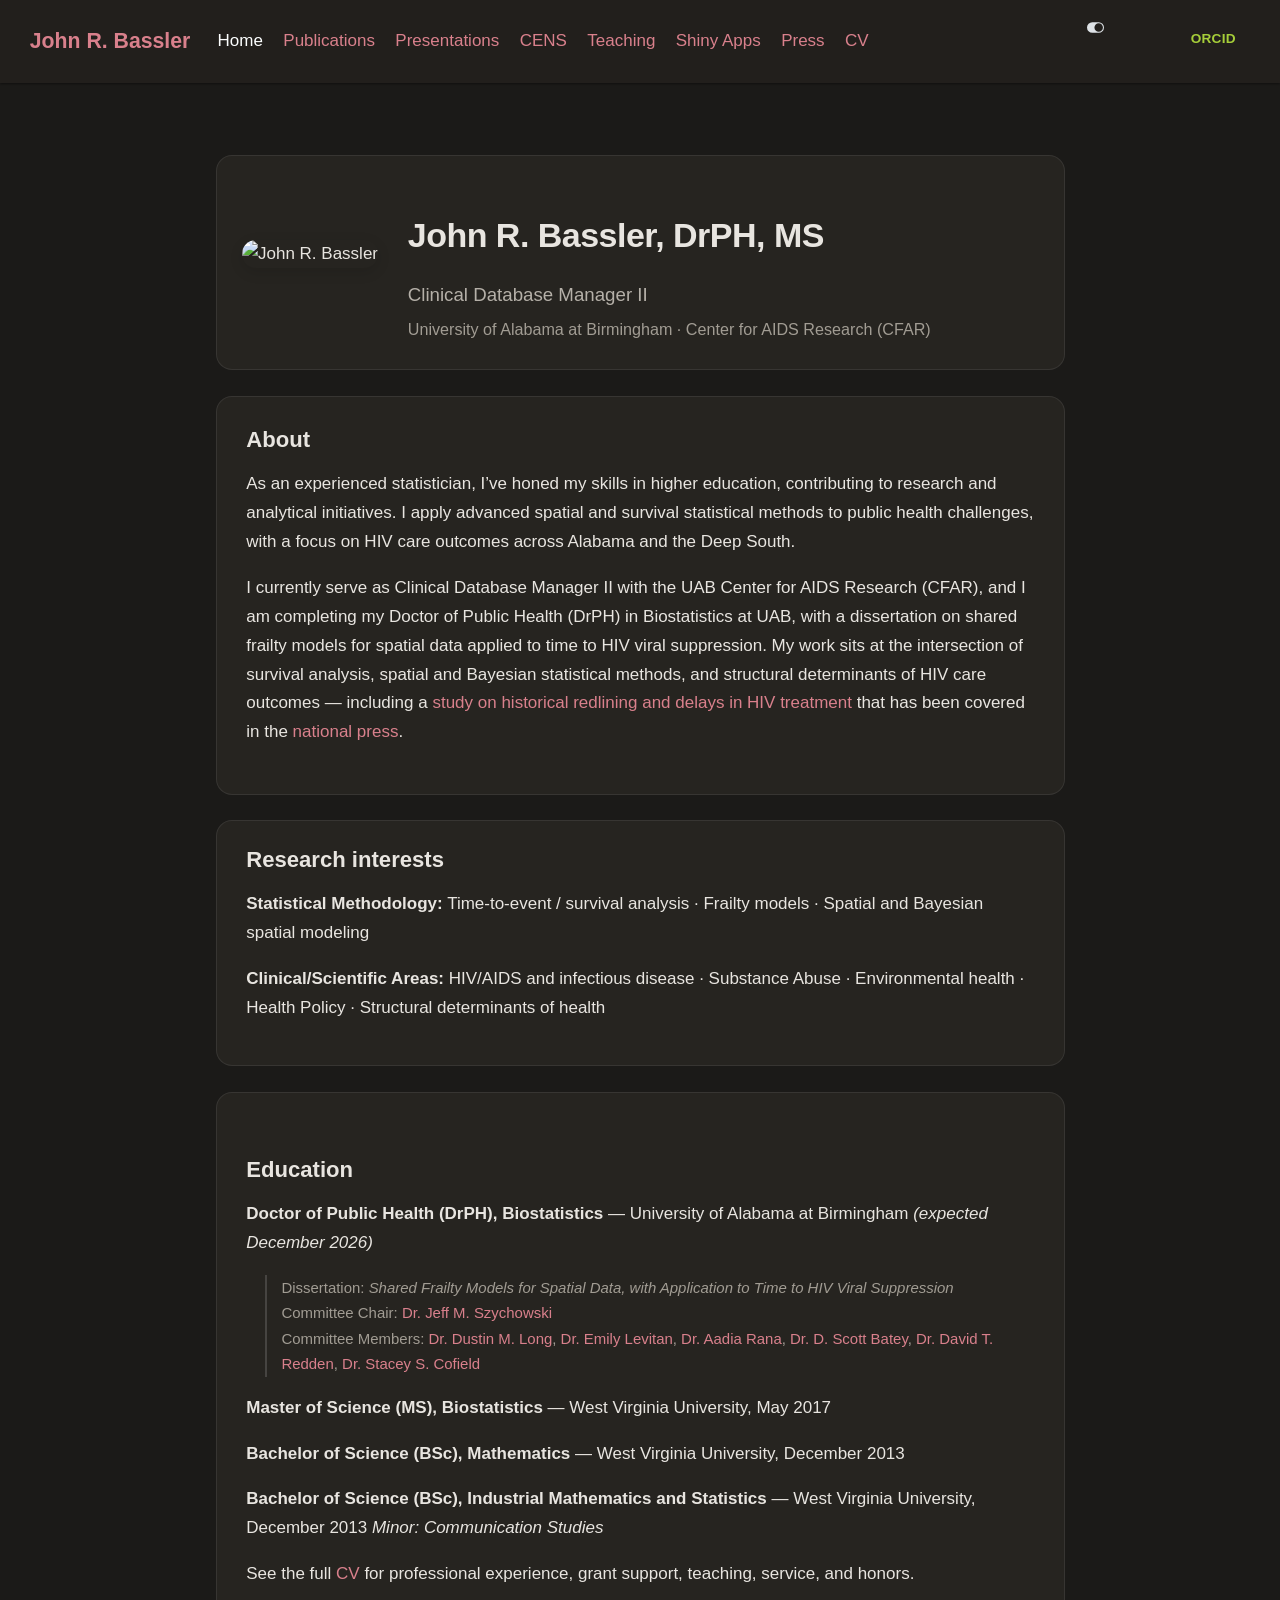
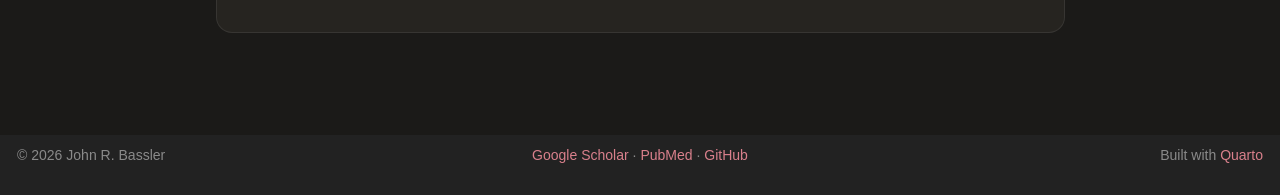
==== commit 4516e493: "deploy: b6d08d34b7ca91a4b8b973ff612ceca5b5912e30" ====
--- a/index.html
+++ b/index.html
@@ -290,6 +290,10 @@
 <span class="menu-text">Presentations</span></a>
   </li>  
   <li class="nav-item">
+    <a class="nav-link" href="./cens.html"> 
+<span class="menu-text">CENS</span></a>
+  </li>  
+  <li class="nav-item">
     <a class="nav-link" href="./teaching.html"> 
 <span class="menu-text">Teaching</span></a>
   </li>  
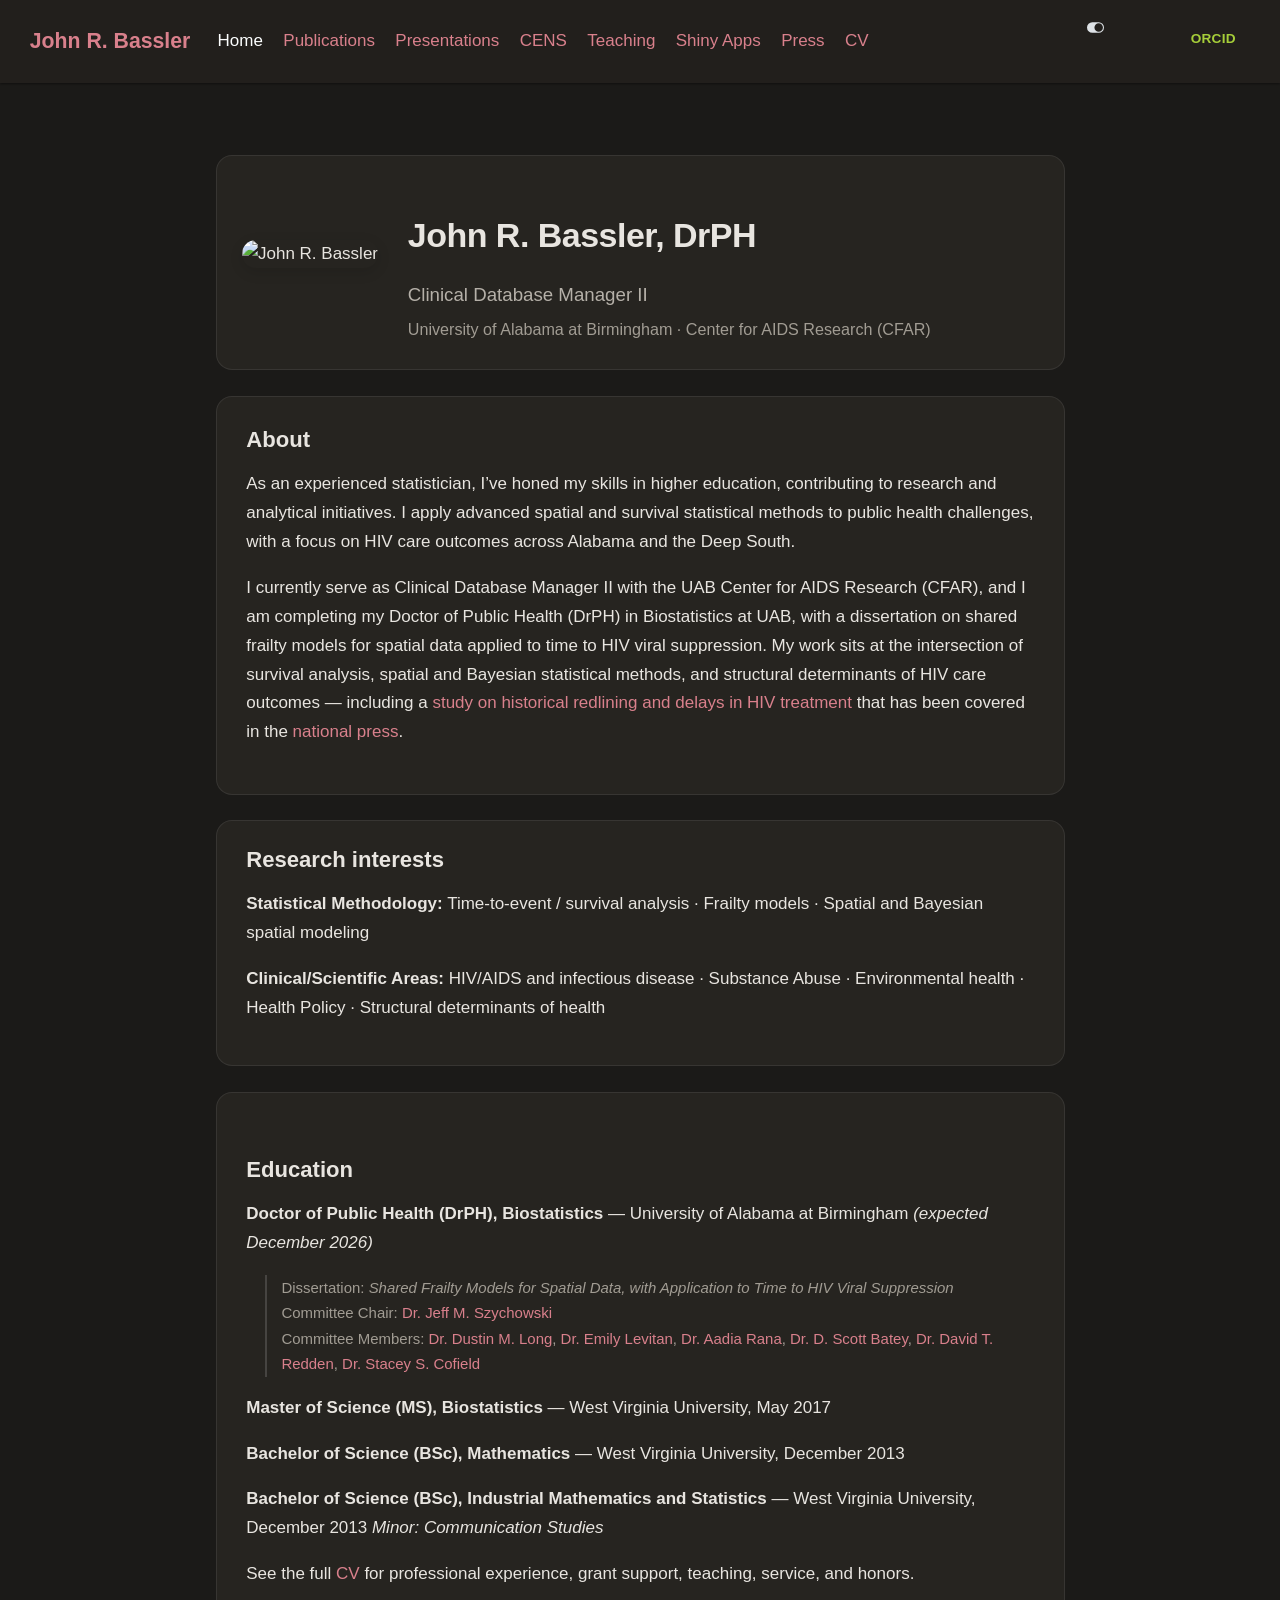
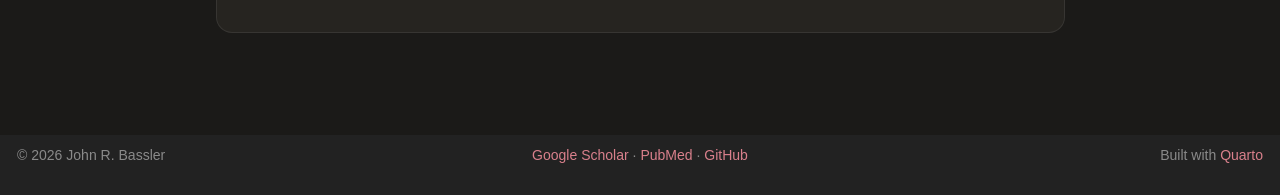
==== commit 9d7eec43: "deploy: 767c95fc9a1284ea47dfeefde6727796f93d5803" ====
--- a/index.html
+++ b/index.html
@@ -2,12 +2,12 @@
 <html xmlns="http://www.w3.org/1999/xhtml" lang="en" xml:lang="en"><head>
 
 <meta charset="utf-8">
-<meta name="generator" content="quarto-1.10.18">
+<meta name="generator" content="quarto-1.10.19">
 
 <meta name="viewport" content="width=device-width, initial-scale=1.0, user-scalable=yes">
 
 
-<title>John R. Bassler, DrPH, MS – John R. Bassler</title>
+<title>John R. Bassler, DrPH – John R. Bassler</title>
 <style>
 /* Default styles provided by pandoc.
 ** See https://pandoc.org/MANUAL.html#variables-for-html for config info.
@@ -43,12 +43,12 @@
 <script src="site_libs/quarto-html/tippy.umd.min.js"></script>
 <script src="site_libs/quarto-html/anchor.min.js"></script>
 <link href="site_libs/quarto-html/tippy.css" rel="stylesheet">
-<link href="site_libs/quarto-html/quarto-syntax-highlighting-64a204ab8560d761af7679ceaba22944.css" rel="stylesheet" class="quarto-color-scheme" id="quarto-text-highlighting-styles">
-<link href="site_libs/quarto-html/quarto-syntax-highlighting-dark-b85bc7c33db8c58e0ec93c3465666fed.css" rel="stylesheet" class="quarto-color-scheme quarto-color-alternate" id="quarto-text-highlighting-styles">
+<link href="site_libs/quarto-html/quarto-syntax-highlighting-bf27225e3a48a9273f3daa8f8e829971.css" rel="stylesheet" class="quarto-color-scheme" id="quarto-text-highlighting-styles">
+<link href="site_libs/quarto-html/quarto-syntax-highlighting-dark-b626d73c4c936ccc3cb08be7d45d1df6.css" rel="stylesheet" class="quarto-color-scheme quarto-color-alternate" id="quarto-text-highlighting-styles">
 <script src="site_libs/bootstrap/bootstrap.min.js"></script>
 <link href="site_libs/bootstrap/bootstrap-icons.css" rel="stylesheet">
-<link href="site_libs/bootstrap/bootstrap-408814f7dd4a11d9b47707c87b409cac.min.css" rel="stylesheet" append-hash="true" class="quarto-color-scheme" id="quarto-bootstrap" data-mode="light">
-<link href="site_libs/bootstrap/bootstrap-dark-299571338ad8ed2005f75380b74be24e.min.css" rel="stylesheet" append-hash="true" class="quarto-color-scheme quarto-color-alternate" id="quarto-bootstrap" data-mode="dark">
+<link href="site_libs/bootstrap/bootstrap-31f9cc70bbcddace8077f9d6e9a354dc.min.css" rel="stylesheet" append-hash="true" class="quarto-color-scheme" id="quarto-bootstrap" data-mode="light">
+<link href="site_libs/bootstrap/bootstrap-dark-a1d648bd66f346d51cb9835c45809be8.min.css" rel="stylesheet" append-hash="true" class="quarto-color-scheme quarto-color-alternate" id="quarto-bootstrap" data-mode="dark">
 <script id="quarto-search-options" type="application/json">{
   "location": "navbar",
   "copy-button": false,
@@ -84,14 +84,14 @@
 
 
 <link rel="stylesheet" href="styles.css">
-<meta property="og:title" content="John R. Bassler, DrPH, MS">
+<meta property="og:title" content="John R. Bassler, DrPH">
 <meta property="og:description" content="Clinical Database Manager II, UAB Center for AIDS Research. Spatial and survival statistical methods for HIV care outcomes in Alabama and the Deep South.">
 <meta property="og:image" content="https://www.johnrbassler.com/files/banner.png">
 <meta property="og:site_name" content="John R. Bassler">
 <meta property="og:image:alt" content="">
 <meta property="og:image:height" content="360">
 <meta property="og:image:width" content="1600">
-<meta name="twitter:title" content="John R. Bassler, DrPH, MS">
+<meta name="twitter:title" content="John R. Bassler, DrPH">
 <meta name="twitter:description" content="Clinical Database Manager II, UAB Center for AIDS Research. Spatial and survival statistical methods for HIV care outcomes in Alabama and the Deep South.">
 <meta name="twitter:image" content="https://www.johnrbassler.com/files/banner.png">
 <meta name="twitter:image:alt" content="">
@@ -358,8 +358,8 @@
 <p><img src="files/banner.png" class="banner-img" alt=""></p>
 <div class="hero">
 <p><img src="files/headshot.jpg" class="headshot" alt="John R. Bassler"></p>
-<section id="john-r.-bassler-drph-ms" class="level1 hero-text">
-<h1>John R. Bassler, DrPH, MS</h1>
+<section id="john-r.-bassler-drph" class="level1 hero-text">
+<h1>John R. Bassler, DrPH</h1>
 <div class="subtitle">
 Clinical Database Manager II
 </div>
--- a/site_libs/quarto-html/quarto-syntax-highlighting-bf27225e3a48a9273f3daa8f8e829971.css
+++ b/site_libs/quarto-html/quarto-syntax-highlighting-bf27225e3a48a9273f3daa8f8e829971.css
@@ -0,0 +1,236 @@
+/* quarto syntax highlight colors */
+:root {
+  --quarto-hl-ot-color: #003B4F;
+  --quarto-hl-at-color: #657422;
+  --quarto-hl-ss-color: #20794D;
+  --quarto-hl-an-color: #5E5E5E;
+  --quarto-hl-fu-color: #4758AB;
+  --quarto-hl-st-color: #20794D;
+  --quarto-hl-cf-color: #003B4F;
+  --quarto-hl-op-color: #5E5E5E;
+  --quarto-hl-er-color: #AD0000;
+  --quarto-hl-bn-color: #AD0000;
+  --quarto-hl-al-color: #AD0000;
+  --quarto-hl-va-color: #111111;
+  --quarto-hl-bu-color: inherit;
+  --quarto-hl-ex-color: inherit;
+  --quarto-hl-pp-color: #AD0000;
+  --quarto-hl-in-color: #5E5E5E;
+  --quarto-hl-vs-color: #20794D;
+  --quarto-hl-wa-color: #5E5E5E;
+  --quarto-hl-do-color: #5E5E5E;
+  --quarto-hl-im-color: #00769E;
+  --quarto-hl-ch-color: #20794D;
+  --quarto-hl-dt-color: #AD0000;
+  --quarto-hl-fl-color: #AD0000;
+  --quarto-hl-co-color: #5E5E5E;
+  --quarto-hl-cv-color: #5E5E5E;
+  --quarto-hl-cn-color: #8f5902;
+  --quarto-hl-sc-color: #5E5E5E;
+  --quarto-hl-dv-color: #AD0000;
+  --quarto-hl-kw-color: #003B4F;
+}
+
+/* other quarto variables */
+:root {
+  --quarto-font-monospace: SFMono-Regular, Menlo, Monaco, Consolas, "Liberation Mono", "Courier New", monospace;
+}
+
+/* syntax highlight based on Pandoc's rules */
+pre > code.sourceCode > span {
+  color: #003B4F;
+}
+
+code.sourceCode > span {
+  color: #003B4F;
+}
+
+div.sourceCode,
+div.sourceCode pre.sourceCode {
+  color: #003B4F;
+}
+
+/* Normal */
+code span {
+  color: #003B4F;
+}
+
+/* Alert */
+code span.al {
+  color: #AD0000;
+  font-style: inherit;
+}
+
+/* Annotation */
+code span.an {
+  color: #5E5E5E;
+  font-style: inherit;
+}
+
+/* Attribute */
+code span.at {
+  color: #657422;
+  font-style: inherit;
+}
+
+/* BaseN */
+code span.bn {
+  color: #AD0000;
+  font-style: inherit;
+}
+
+/* BuiltIn */
+code span.bu {
+  font-style: inherit;
+}
+
+/* ControlFlow */
+code span.cf {
+  color: #003B4F;
+  font-weight: bold;
+  font-style: inherit;
+}
+
+/* Char */
+code span.ch {
+  color: #20794D;
+  font-style: inherit;
+}
+
+/* Constant */
+code span.cn {
+  color: #8f5902;
+  font-style: inherit;
+}
+
+/* Comment */
+code span.co {
+  color: #5E5E5E;
+  font-style: inherit;
+}
+
+/* CommentVar */
+code span.cv {
+  color: #5E5E5E;
+  font-style: italic;
+}
+
+/* Documentation */
+code span.do {
+  color: #5E5E5E;
+  font-style: italic;
+}
+
+/* DataType */
+code span.dt {
+  color: #AD0000;
+  font-style: inherit;
+}
+
+/* DecVal */
+code span.dv {
+  color: #AD0000;
+  font-style: inherit;
+}
+
+/* Error */
+code span.er {
+  color: #AD0000;
+  font-style: inherit;
+}
+
+/* Extension */
+code span.ex {
+  font-style: inherit;
+}
+
+/* Float */
+code span.fl {
+  color: #AD0000;
+  font-style: inherit;
+}
+
+/* Function */
+code span.fu {
+  color: #4758AB;
+  font-style: inherit;
+}
+
+/* Import */
+code span.im {
+  color: #00769E;
+  font-style: inherit;
+}
+
+/* Information */
+code span.in {
+  color: #5E5E5E;
+  font-style: inherit;
+}
+
+/* Keyword */
+code span.kw {
+  color: #003B4F;
+  font-weight: bold;
+  font-style: inherit;
+}
+
+/* Operator */
+code span.op {
+  color: #5E5E5E;
+  font-style: inherit;
+}
+
+/* Other */
+code span.ot {
+  color: #003B4F;
+  font-style: inherit;
+}
+
+/* Preprocessor */
+code span.pp {
+  color: #AD0000;
+  font-style: inherit;
+}
+
+/* SpecialChar */
+code span.sc {
+  color: #5E5E5E;
+  font-style: inherit;
+}
+
+/* SpecialString */
+code span.ss {
+  color: #20794D;
+  font-style: inherit;
+}
+
+/* String */
+code span.st {
+  color: #20794D;
+  font-style: inherit;
+}
+
+/* Variable */
+code span.va {
+  color: #111111;
+  font-style: inherit;
+}
+
+/* VerbatimString */
+code span.vs {
+  color: #20794D;
+  font-style: inherit;
+}
+
+/* Warning */
+code span.wa {
+  color: #5E5E5E;
+  font-style: italic;
+}
+
+.prevent-inlining {
+  content: "</";
+}
+
+/*# sourceMappingURL=8be38f48d34c45af72792cbd699585e7.css.map */
--- a/site_libs/quarto-html/quarto-syntax-highlighting-dark-b626d73c4c936ccc3cb08be7d45d1df6.css
+++ b/site_libs/quarto-html/quarto-syntax-highlighting-dark-b626d73c4c936ccc3cb08be7d45d1df6.css
@@ -0,0 +1,219 @@
+/* quarto syntax highlight colors */
+:root {
+  --quarto-hl-al-color: #f07178;
+  --quarto-hl-an-color: #d4d0ab;
+  --quarto-hl-at-color: #00e0e0;
+  --quarto-hl-bn-color: #d4d0ab;
+  --quarto-hl-bu-color: #abe338;
+  --quarto-hl-ch-color: #abe338;
+  --quarto-hl-co-color: #f8f8f2;
+  --quarto-hl-cv-color: #ffd700;
+  --quarto-hl-cn-color: #ffd700;
+  --quarto-hl-cf-color: #ffa07a;
+  --quarto-hl-dt-color: #ffa07a;
+  --quarto-hl-dv-color: #d4d0ab;
+  --quarto-hl-do-color: #f8f8f2;
+  --quarto-hl-er-color: #f07178;
+  --quarto-hl-ex-color: #00e0e0;
+  --quarto-hl-fl-color: #d4d0ab;
+  --quarto-hl-fu-color: #ffa07a;
+  --quarto-hl-im-color: #abe338;
+  --quarto-hl-in-color: #d4d0ab;
+  --quarto-hl-kw-color: #ffa07a;
+  --quarto-hl-op-color: #ffa07a;
+  --quarto-hl-ot-color: #00e0e0;
+  --quarto-hl-pp-color: #dcc6e0;
+  --quarto-hl-re-color: #00e0e0;
+  --quarto-hl-sc-color: #abe338;
+  --quarto-hl-ss-color: #abe338;
+  --quarto-hl-st-color: #abe338;
+  --quarto-hl-va-color: #00e0e0;
+  --quarto-hl-vs-color: #abe338;
+  --quarto-hl-wa-color: #dcc6e0;
+}
+
+/* other quarto variables */
+:root {
+  --quarto-font-monospace: SFMono-Regular, Menlo, Monaco, Consolas, "Liberation Mono", "Courier New", monospace;
+}
+
+/* syntax highlight based on Pandoc's rules */
+pre > code.sourceCode > span {
+  color: #f8f8f2;
+}
+
+code.sourceCode > span {
+  color: #f8f8f2;
+}
+
+div.sourceCode,
+div.sourceCode pre.sourceCode {
+  color: #f8f8f2;
+}
+
+/* Normal */
+code span {
+  color: #f8f8f2;
+}
+
+/* Alert */
+code span.al {
+  color: #f07178;
+}
+
+/* Annotation */
+code span.an {
+  color: #d4d0ab;
+}
+
+/* Attribute */
+code span.at {
+  color: #00e0e0;
+}
+
+/* BaseN */
+code span.bn {
+  color: #d4d0ab;
+}
+
+/* BuiltIn */
+code span.bu {
+  color: #abe338;
+}
+
+/* ControlFlow */
+code span.cf {
+  font-weight: bold;
+  color: #ffa07a;
+}
+
+/* Char */
+code span.ch {
+  color: #abe338;
+}
+
+/* Constant */
+code span.cn {
+  color: #ffd700;
+}
+
+/* Comment */
+code span.co {
+  font-style: italic;
+  color: #f8f8f2;
+}
+
+/* CommentVar */
+code span.cv {
+  color: #ffd700;
+}
+
+/* Documentation */
+code span.do {
+  color: #f8f8f2;
+}
+
+/* DataType */
+code span.dt {
+  color: #ffa07a;
+}
+
+/* DecVal */
+code span.dv {
+  color: #d4d0ab;
+}
+
+/* Error */
+code span.er {
+  color: #f07178;
+  text-decoration: underline;
+}
+
+/* Extension */
+code span.ex {
+  font-weight: bold;
+  color: #00e0e0;
+}
+
+/* Float */
+code span.fl {
+  color: #d4d0ab;
+}
+
+/* Function */
+code span.fu {
+  color: #ffa07a;
+}
+
+/* Import */
+code span.im {
+  color: #abe338;
+}
+
+/* Information */
+code span.in {
+  color: #d4d0ab;
+}
+
+/* Keyword */
+code span.kw {
+  font-weight: bold;
+  color: #ffa07a;
+}
+
+/* Operator */
+code span.op {
+  color: #ffa07a;
+}
+
+/* Other */
+code span.ot {
+  color: #00e0e0;
+}
+
+/* Preprocessor */
+code span.pp {
+  color: #dcc6e0;
+}
+
+/* RegionMarker */
+code span.re {
+  background-color: #f8f8f2;
+  color: #00e0e0;
+}
+
+/* SpecialChar */
+code span.sc {
+  color: #abe338;
+}
+
+/* SpecialString */
+code span.ss {
+  color: #abe338;
+}
+
+/* String */
+code span.st {
+  color: #abe338;
+}
+
+/* Variable */
+code span.va {
+  color: #00e0e0;
+}
+
+/* VerbatimString */
+code span.vs {
+  color: #abe338;
+}
+
+/* Warning */
+code span.wa {
+  color: #dcc6e0;
+}
+
+.prevent-inlining {
+  content: "</";
+}
+
+/*# sourceMappingURL=a269c63e8167c3ae395728e86feb0848.css.map */
--- a/styles.css
+++ b/styles.css
@@ -1,30 +1,15 @@
-/* ============================================================
-   Modern card-based theme
-   ------------------------------------------------------------
-   Every major content block on the site (the hero, the About
-   section, Research interests, Education, and each publication /
-   talk / app entry) is styled as a white "card" that floats on a
-   soft off-white page background. That's the throughline for most
-   of the rules below: a light page background + white cards with
-   a subtle box-shadow + rounded corners.
-   ============================================================ */
-
 /* ---- Base page typography ---- */
 body {
   /* System font stack: uses whatever clean sans-serif font is native
      to the visitor's OS (San Francisco on Mac, Segoe UI on Windows,
      etc.) instead of loading a custom web font. Fast and modern. */
   font-family: -apple-system, BlinkMacSystemFont, "Segoe UI", Helvetica, Arial, sans-serif;
-  line-height: 1.7;       /* generous line spacing for readability */
-  color: #2c2c2c;         /* soft black body text, not pure #000 */
-  background-color: #f6f4f0; /* warm off-white page background, so the
-                                 white cards below have something to
-                                 visually sit on top of */
-}
-
-/* Make sure the navbar and all headings use the same sans-serif
-   stack as the body, rather than whatever default the "cosmo" Quarto
-   theme ships with. Keeps typography consistent site-wide. */
+  line-height: 1.7;       
+  color: #2c2c2c;         /* soft black body text */
+  background-color: #f6f4f0; /* warm off-white page background */
+}
+
+/* Make sure the navbar and all headings use the same sans-serif */
 .navbar,
 .navbar a,
 h1, h2, h3, h4, h5, h6,
@@ -73,11 +58,7 @@
                                 as more "designed" at large sizes */
 }
 
-/* All ## (h2) section headings site-wide: bold, no underline.
-   Quarto's default theme draws a full-width horizontal rule under
-   every h2 — the `border-bottom: none !important` here turns that
-   off since it clashed with the card-based look (cards already have
-   their own visual separation via shadow + white background). */
+/* All ## (h2) section headings site-wide: bold, no underline */
 h2 {
   font-weight: 700;
   font-size: 1.3rem;
@@ -87,11 +68,7 @@
   margin-bottom: 1rem;
 }
 
-/* ### (h3) sub-section headings — used to group cards within a
-   section, e.g. the "Adjunct Instructor", "Guest Lecturer", "Teaching
-   Assistant" role groupings on the Teaching page. Smaller and lighter
-   than h2 so the hierarchy (h2 section > h3 group > card) stays
-   visually clear. */
+/* ### (h3) sub-section headings */
 h3 {
   font-weight: 600;
   font-size: 1.02rem;
@@ -105,9 +82,7 @@
 }
 
 /* Links: deep maroon accent color instead of the theme's default
-   blue, used everywhere (nav icons excluded — those are SVG icons,
-   not text links). Underline only appears on hover, not by default,
-   for a cleaner look. */
+   blue, used everywhere */
 a {
   color: #7a1f2b; /* deep maroon accent, understated */
   text-decoration: none;
@@ -117,10 +92,7 @@
   text-decoration: underline;
 }
 
-/* Buttons (e.g. the CV download button) pick up the same accent.
-   Quarto/Bootstrap's default .btn-outline-primary is blue; these
-   rules override it to match the maroon brand color, both at rest
-   and when hovered (hover state inverts to a solid maroon fill). */
+/* Buttons (e.g. the CV download button) pick up the same accent */
 .btn-outline-primary {
   color: #7a1f2b !important;
   border-color: #7a1f2b !important;
@@ -144,15 +116,7 @@
                                                 reads as a "panel" too */
 }
 
-/* ---- Hero / about block on the homepage ----
-   Structure (see index.qmd): a .hero flex row containing the
-   headshot image and a .hero-text column with the name, title, and
-   affiliation.
-
-   The Teaching and Shiny Apps pages' own heroes (see teaching.qmd and
-   shiny-apps.qmd) reuse this exact card/flex treatment for their own
-   generative-canvas visual + intro blurb, so they're grouped into the
-   same selectors rather than duplicated. */
+/* ---- Hero / about block on the homepage ---- */
 .hero,
 .teaching-hero,
 .shiny-hero {
@@ -179,26 +143,14 @@
 }
 
 /* The Teaching/Shiny Apps heroes should have their canvas fill the
-   full height of the card (matching however tall the adjacent text
-   happens to be), unlike the homepage hero where the headshot photo
-   stays centered at its own natural height. align-items: stretch
-   overrides the "center" set above just for these two, and removing
-   the visual box's own fixed height (further down) lets it grow to
-   match — flexbox stretches a height:auto child to fill the row. */
+   full height of the card */
 .teaching-hero,
 .shiny-hero {
   align-items: stretch;
 }
 
 /* Teaching and Shiny Apps pages: generative canvas visuals, playing
-   the same role .headshot plays in the homepage hero — a decorative
-   box beside the intro text, sized to fill the card's height (see
-   align-items: stretch above; width stays fixed). Each is rendered by
-   its own page's <canvas> script (see the JS at the end of
-   teaching.qmd and shiny-apps.qmd). Kept at a fixed dark backdrop
-   regardless of the site's light/dark mode, same as the homepage's
-   banner-img photo isn't re-colored between modes either: this is
-   decorative art, not themed UI chrome. */
+   the same role .headshot plays in the homepage hero */
 .teaching-hero-visual,
 .shiny-hero-visual {
   width: 260px;
@@ -235,11 +187,7 @@
 }
 
 /* Headshot photo: shown as a rounded-rectangle "card" at its natural
-   aspect ratio — width is fixed, height is auto, so the full photo
-   always displays with nothing cropped off. (A circular avatar was
-   tried here first, but cropping this particular photo to a square
-   made the crop feel too tight/zoomed-in on the face; showing the
-   whole image avoids that without needing to alter the photo.) */
+   aspect ratio */
 .headshot {
   width: 170px;
   height: auto;
@@ -265,13 +213,7 @@
   }
 }
 
-/* ---- "About" section watermark/background image (provided by John) ----
-   The image lives on its own ::before layer (a separate box drawn
-   behind the section's actual text), rather than being set as the
-   .about-section's own `background-image`. That separation matters:
-   it means the image's opacity/brightness can be tuned right here in
-   this file without ever touching the text on top of it, and without
-   needing to re-edit or re-export the image file itself. */
+/* ---- "About" section watermark/background image ---- */
 .about-section {
   position: relative;   /* required so the ::before below (which is
                             `position: absolute`) is positioned
@@ -305,10 +247,7 @@
   z-index: 0;   /* sit behind the text (see the next rule) */
 }
 
-/* Everything that's an actual (direct) child of .about-section — the
-   heading and paragraphs — is lifted onto its own stacking layer
-   above the watermark image, so the text always stays fully legible
-   regardless of what's happening in the image behind it. */
+/* Everything that's an actual (direct) child of .about-section */
 .about-section > * {
   position: relative;
   z-index: 1;
@@ -316,12 +255,7 @@
 
 /* Animated particle "constellation" layer (tsParticles, loaded in
    index.qmd) that drifts over the topo watermark above and sits
-   behind the About text below. An ID selector so it reliably wins
-   over the more general ".about-section > *" rule just above,
-   regardless of stylesheet order (a lower z-index here is what keeps
-   it behind the text; position: absolute + inset: 0 makes it fill
-   the whole card, clipped to the rounded corners by the card's own
-   `overflow: hidden`). */
+   behind the About text below */
 #about-particles {
   position: absolute;
   inset: 0;
@@ -329,16 +263,10 @@
 }
 
 .about-section h2 {
-  margin-top: 0; /* cancel the global h2 top margin here — this is the
-                     first thing inside the card, so it shouldn't have
-                     extra space above it */
-}
-
-/* Research interests / Education sections on the homepage, as cards.
-   These are targeted by their auto-generated heading IDs (Quarto
-   turns "## Research interests" into id="research-interests", and
-   "## Education" into id="education") rather than a custom CSS class,
-   since no class was added to those sections in index.qmd. */
+  margin-top: 0; /* cancel the global h2 top margin here */
+}
+
+/* Research interests / Education sections on the homepage, as cards */
 #research-interests,
 #education {
   background: #ffffff;
@@ -348,11 +276,7 @@
   margin-bottom: 1.5rem;
 }
 
-/* Dissertation/committee detail under the DrPH entry in Education —
-   smaller, indented, and muted relative to the bold degree line above
-   it, so it visually reads as a sub-detail of that degree rather than
-   competing with it for attention (and so the next degree entry,
-   Master of Science, is easy to spot at a glance). */
+/* Dissertation/committee detail under the DrPH entry in Education */
 .degree-detail {
   margin: 0.35rem 0 1rem 1.1rem;
   padding-left: 0.85rem;
@@ -361,13 +285,7 @@
   color: #6b6b6b;
 }
 
-/* ---- Publication / talk / press list entries ----
-   Every individual publication (Publications page), talk (Presentations
-   page), and press item (Press page) shares the same .pub-entry /
-   .talk-entry markup, so styling both selectors together keeps all
-   three pages visually consistent. Each entry renders as its own
-   small card (as opposed to the old design, which just separated
-   entries with a thin horizontal divider line). */
+/* ---- Publication / talk / press list entries ---- */
 .pub-entry, .talk-entry {
   background: #ffffff;
   border-radius: 12px;
@@ -398,9 +316,7 @@
 }
 
 /* The live citation-count number injected by publications.qmd's
-   JavaScript (Semantic Scholar / Crossref lookup) — styled as a
-   quiet gray badge so it doesn't compete visually with the citation
-   text itself. */
+   JavaScript (Semantic Scholar / Crossref lookup) */
 .citation-badge {
   font-size: 0.85rem;
   font-family: -apple-system, BlinkMacSystemFont, "Segoe UI", Helvetica, Arial, sans-serif;
@@ -414,9 +330,7 @@
 }
 
 /* Altmetric's third-party widget (embed.js) renders its own SVG bar
-   into this span — this just controls its vertical alignment so it
-   sits on the same line as the DOI/PubMed links and citation count
-   instead of dropping to its own line. */
+   into this span */
 .altmetric-embed {
   vertical-align: middle;
   margin-right: 0.5rem;
@@ -469,12 +383,7 @@
   color: #888;
 }
 
-/* ---- Publications search/filter box ----
-   The text input at the top of the Publications page (see
-   publications.qmd's inline script) that narrows the ~40 entries by
-   title/author/journal/year. Styled as its own small card, matching
-   the .pub-entry / .section-note treatment already used on this
-   page. */
+/* ---- Publications search/filter box ---- */
 .pub-search {
   margin-bottom: 1.25rem;
 }
@@ -516,9 +425,7 @@
   display: none !important;
 }
 
-/* ---- Shiny Apps & Dashboards cards ----
-   Each app on the Shiny Apps page is a horizontal card: a thumbnail
-   screenshot on the left, description/links on the right. */
+/* ---- Shiny Apps & Dashboards cards ---- */
 .app-entry {
   display: flex;
   flex-direction: row;
@@ -592,11 +499,148 @@
   }
 }
 
-/* Press page: a portrait photo alongside one entry's citation text
-   (reuses .app-entry for the card/flex-row and .app-text for the
-   text column, same as the Shiny Apps cards above). .app-thumb is
-   sized for wide landscape screenshots, so this narrower rule is
-   used instead for the portrait-oriented photo. */
+/* ---- CENS logo ---- */
+.cens-logo {
+  margin-bottom: 1.5rem;
+}
+ 
+.cens-logo img {
+  width: 260px;
+  max-width: 100%;
+  height: auto;
+}
+ 
+.cens-logo-light,
+.cens-logo-dark {
+  display: block;
+}
+ 
+.cens-logo-dark {
+  display: none;
+}
+ 
+.quarto-dark .cens-logo-light {
+  display: none;
+}
+ 
+.quarto-dark .cens-logo-dark {
+  display: block;
+}
+
+/* ---- CENS timeline ---- */
+.cens-timeline {
+  position: relative;
+  margin: 1.75rem 0 1rem 0.5rem;
+  padding-left: 2.5rem;
+}
+ 
+.cens-timeline::before {
+  content: "";
+  position: absolute;
+  left: 0.6rem;
+  top: 0.5rem;
+  bottom: 0.5rem;
+  width: 2px;
+  background: #e5e0d8;
+}
+ 
+.cens-timeline-item {
+  position: relative;
+}
+ 
+.cens-timeline-milestone {
+  margin-bottom: 1.5rem;
+}
+ 
+.cens-timeline-event {
+  margin-bottom: 1.5rem;
+}
+ 
+.cens-timeline-dot {
+  position: absolute;
+  border-radius: 50%;
+}
+ 
+.cens-timeline-milestone .cens-timeline-dot {
+  left: -2.15rem;
+  top: 0.2rem;
+  width: 18px;
+  height: 18px;
+  background: #7a1f2b;
+  border: 3px solid #ffffff;
+  box-shadow: 0 0 0 2px #7a1f2b;
+}
+ 
+.cens-timeline-event .cens-timeline-dot {
+  left: -1.94rem;
+  top: 0.35rem;
+  width: 10px;
+  height: 10px;
+  background: #ffffff;
+  border: 2px solid #7a1f2b;
+}
+ 
+.cens-timeline-year {
+  font-size: 1.35rem;
+  font-weight: 700;
+  color: #7a1f2b;
+  line-height: 1.3;
+}
+ 
+.cens-timeline-role {
+  font-size: 1rem;
+  color: #2c2c2c;
+}
+ 
+/* 2027 has no role yet */
+.cens-timeline-milestone-open .cens-timeline-year {
+  color: #b08a90;
+}
+ 
+.cens-timeline-event-title {
+  font-weight: 600;
+  font-size: 0.92rem;
+  color: #2c2c2c;
+}
+ 
+.cens-timeline-event-desc {
+  font-size: 0.88rem;
+  font-style: italic;
+  color: #777;
+  margin-top: 0.15rem;
+}
+ 
+@media (max-width: 600px) {
+  .cens-timeline {
+    padding-left: 2rem;
+  }
+  .cens-timeline-milestone .cens-timeline-dot {
+    left: -1.75rem;
+  }
+  .cens-timeline-event .cens-timeline-dot {
+    left: -1.55rem;
+  }
+}
+ 
+/* On narrow (mobile) screens, stack each app card's thumbnail above
+   its text instead of side-by-side, and let the thumbnail grow to
+   fill the available width (capped at 280px so it doesn't get huge
+   on a tablet-width screen). */
+@media (max-width: 600px) {
+  .app-entry {
+    flex-direction: column;
+  }
+  .app-thumb {
+    width: 100%;
+    max-width: 280px;
+  }
+  .press-thumb {
+    width: 140px;
+    max-width: 140px;
+  }
+}
+
+/* Press page */
 .press-thumb {
   width: 140px;
   height: auto;
@@ -605,20 +649,14 @@
   flex-shrink: 0;
 }
 
-/* CV page: give the embedded PDF viewer the same rounded-corners +
-   soft-shadow "card" treatment as everything else on the site,
-   instead of the plain square-cornered border it had in the old
-   design (that border is turned off here via `border: none`). */
+/* CV page */
 embed[type="application/pdf"] {
   border-radius: 14px !important;
   box-shadow: 0 2px 10px rgba(0,0,0,0.06);
   border: none !important;
 }
 
-/* Presentations page: Leaflet map of talk locations. Needs an explicit
-   height or the map div renders with zero height. z-index: 0 keeps
-   Leaflet's internal panes (which use their own z-index stack) from
-   layering above the site's fixed navbar. */
+/* Presentations page: Leaflet map of talk locations */
 #talks-map {
   height: 420px;
   width: 100%;
@@ -649,13 +687,6 @@
    That switch alone repaints every stock Bootstrap element (footer,
    default buttons, etc.) correctly, since those pull their colors
    from Bootstrap variables that "darkly" redefines.
-
-   It does NOT touch anything hardcoded above in this file — the warm
-   off-white page background, the white "cards," the maroon accent, or
-   any of the specific muted-gray text shades — since those are literal
-   hex values, several behind !important. Each one needs an explicit
-   dark counterpart here. Selectors are listed in the same order as
-   their light-mode originals above so the two are easy to compare.
    ============================================================ */
 
 .quarto-dark {
@@ -687,12 +718,6 @@
   color: #1b1a18 !important;
 }
 
-/* The site's "card" surfaces (hero, about-section watermark card,
-   Research/Education, and every pub/talk/app entry) all share the
-   same white-card-on-light-page treatment in light mode, so they
-   share the same dark-card treatment here too. A subtle light border
-   replaces the box-shadow, since a shadow tinted rgba(0,0,0,...)
-   barely shows up against an already-dark page background. */
 .quarto-dark .hero,
 .quarto-dark .teaching-hero,
 .quarto-dark .shiny-hero,
@@ -712,6 +737,38 @@
   color: #a19c93;
 }
 
+.quarto-dark .cens-timeline::before {
+  background: rgba(255,255,255,0.15);
+}
+ 
+.quarto-dark .cens-timeline-milestone .cens-timeline-dot {
+  background: #d9808c;
+  border-color: #1b1a18;
+  box-shadow: 0 0 0 2px #d9808c;
+}
+ 
+.quarto-dark .cens-timeline-event .cens-timeline-dot {
+  background: #1b1a18;
+  border-color: #d9808c;
+}
+ 
+.quarto-dark .cens-timeline-year {
+  color: #d9808c;
+}
+ 
+.quarto-dark .cens-timeline-role,
+.quarto-dark .cens-timeline-event-title {
+  color: #e8e5e0;
+}
+ 
+.quarto-dark .cens-timeline-milestone-open .cens-timeline-year {
+  color: #9c6b71;
+}
+ 
+.quarto-dark .cens-timeline-event-desc {
+  color: #a19c93;
+}
+
 .quarto-dark .hero .subtitle {
   color: #b5b0a8;
 }
